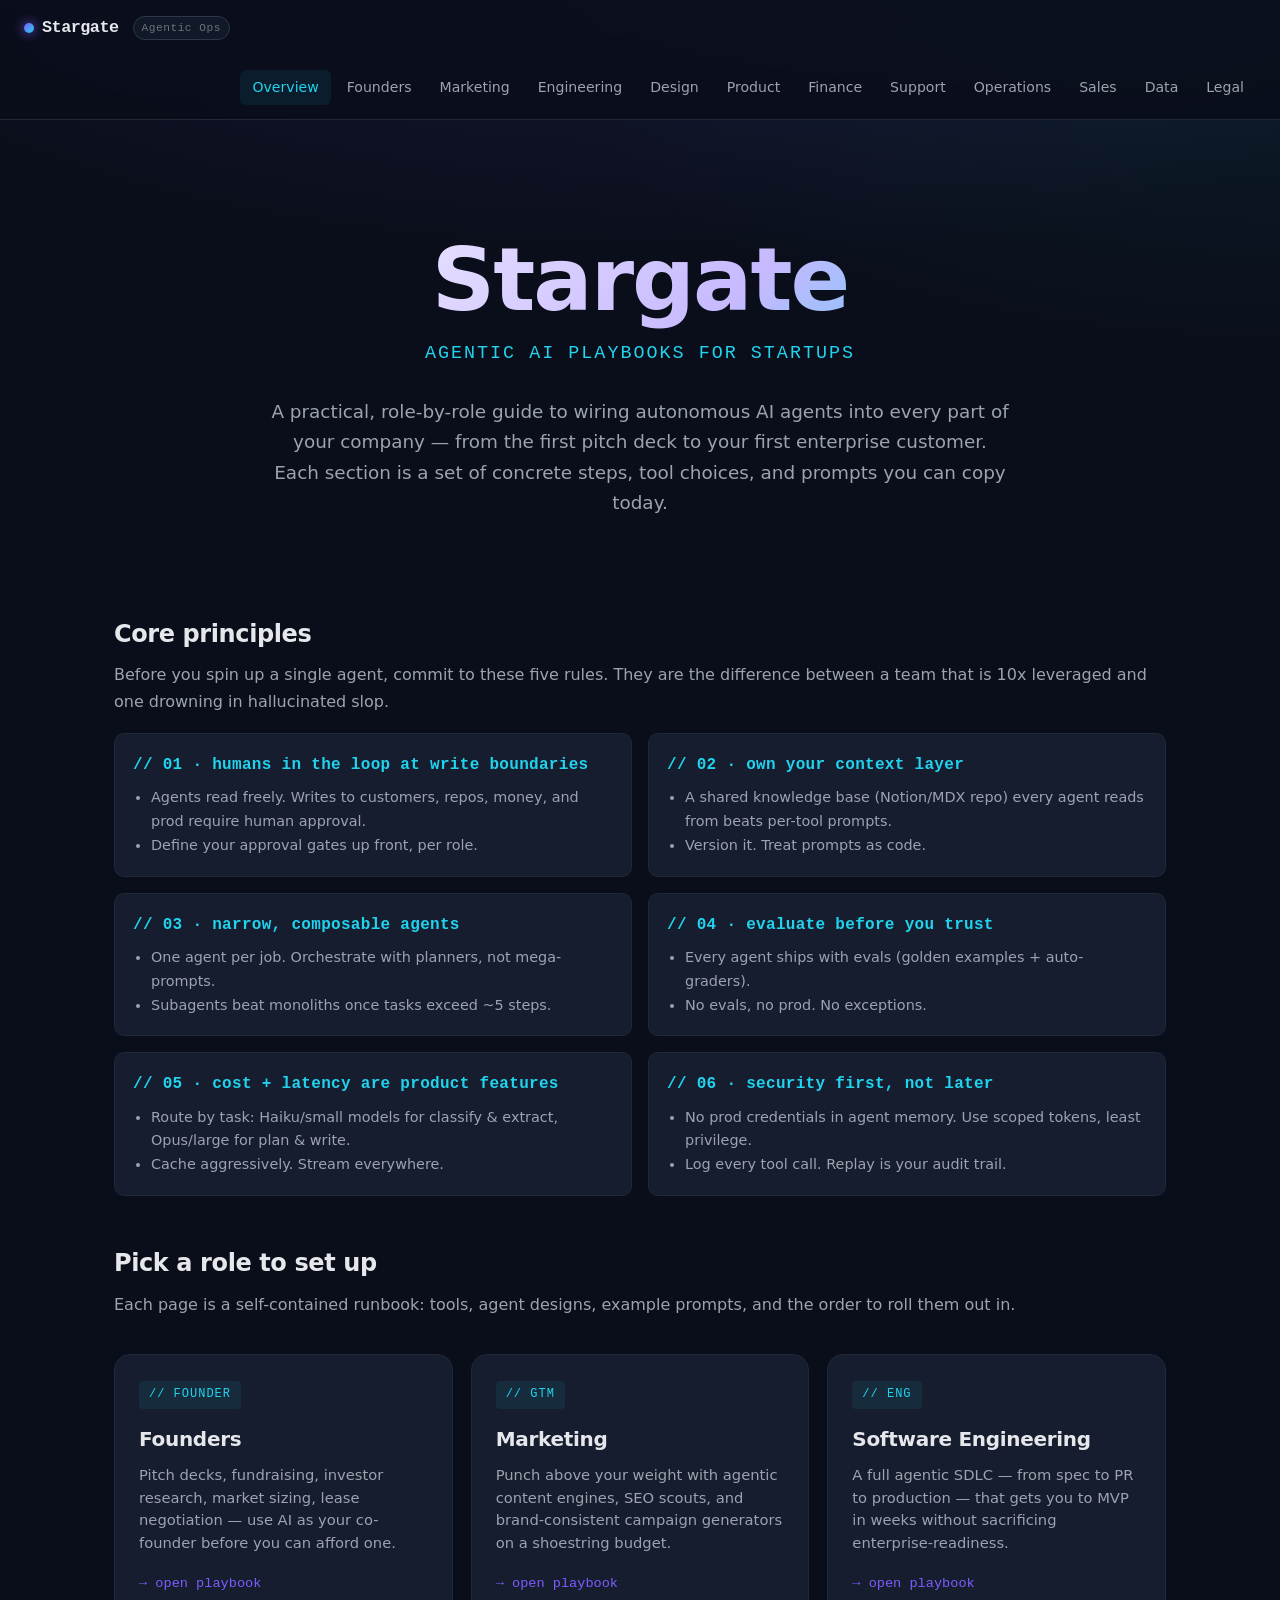
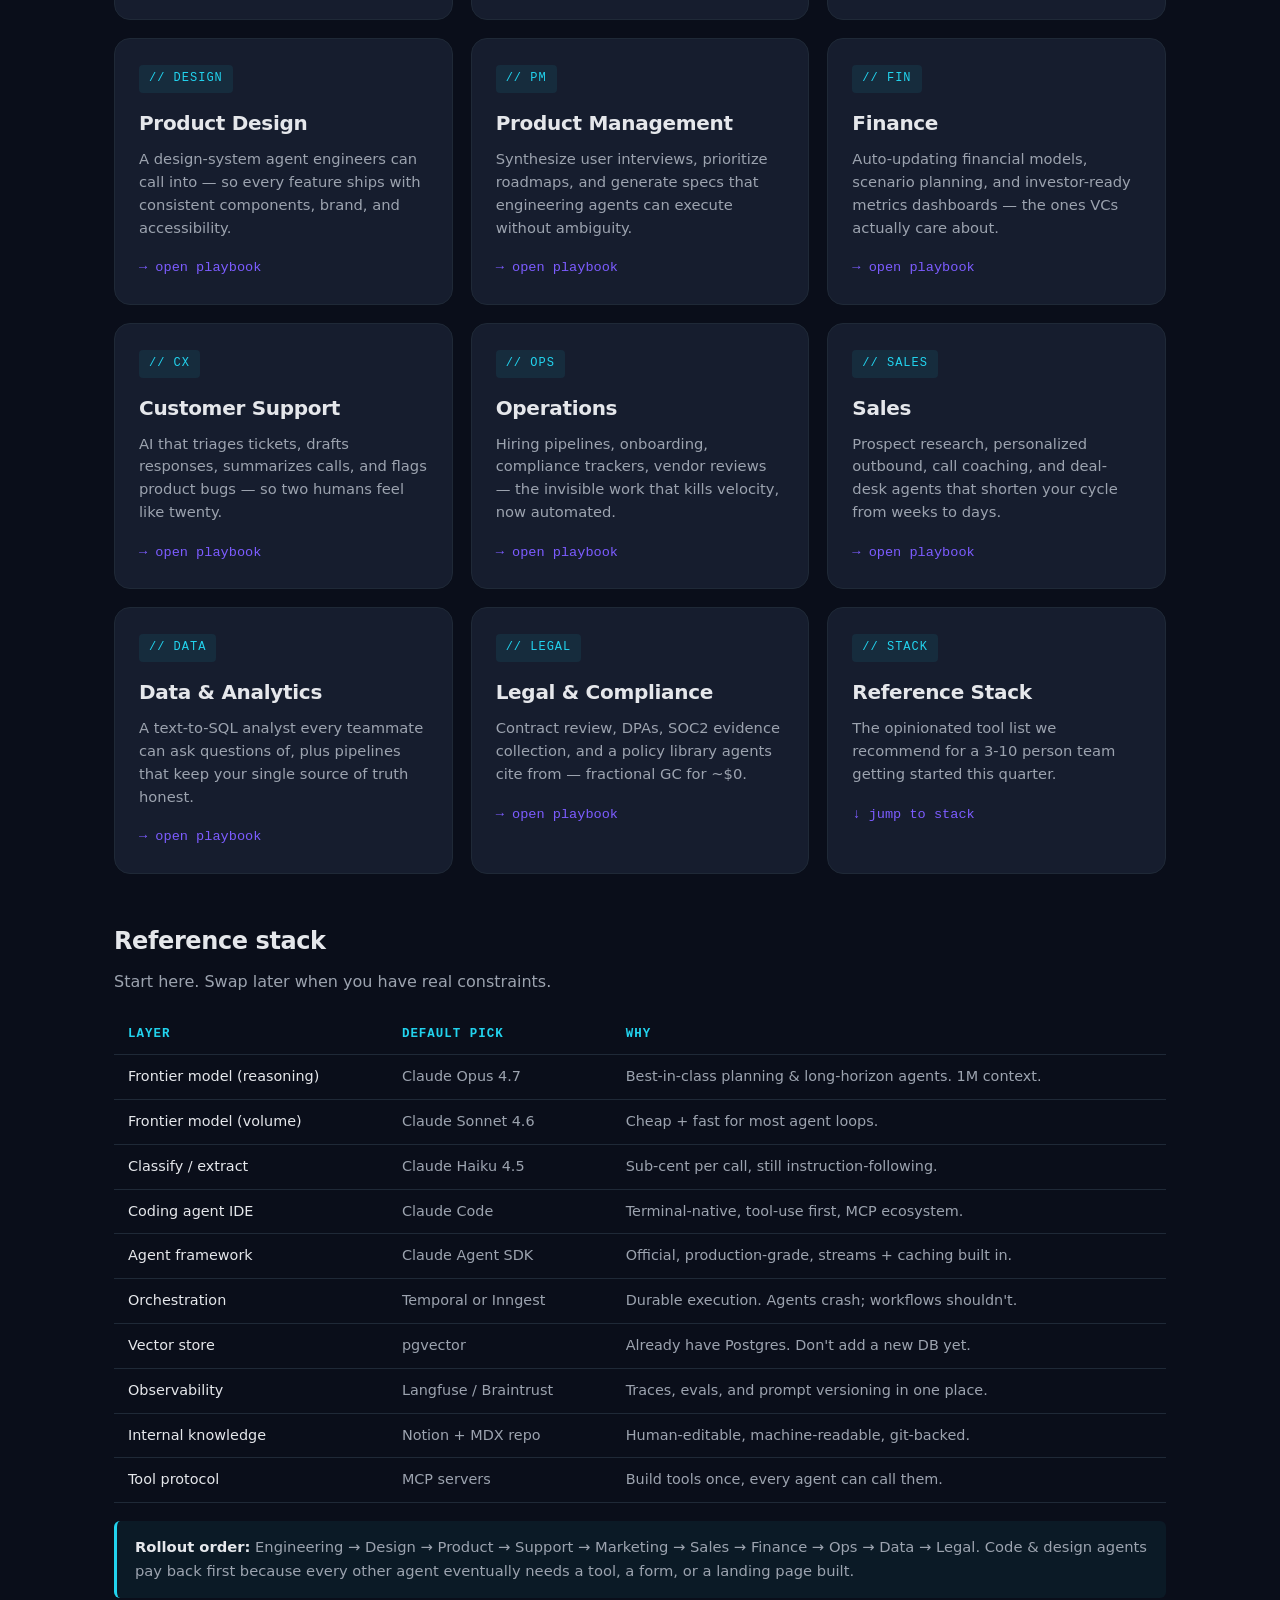
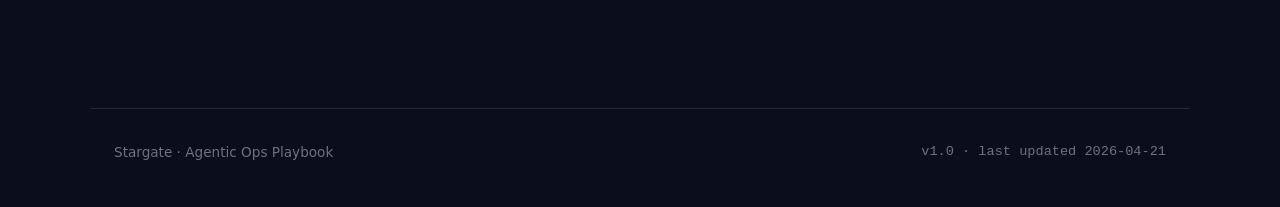
==== index.html @ 62a524d1 "Add Stargate agentic AI playbook static site Multi-page static site covering role-specific agentic A" ====
<!doctype html>
<html lang="en">
<head>
<meta charset="utf-8" />
<meta name="viewport" content="width=device-width,initial-scale=1" />
<title>Stargate — Agentic AI Playbook for Startups</title>
<meta name="description" content="A step-by-step playbook for setting up agentic AI across every function of a startup — founders, engineering, design, marketing, finance, support, ops, sales, data, and legal." />
<link rel="stylesheet" href="styles.css" />
</head>
<body>

<header class="site-nav">
  <div class="nav-wrap">
    <a class="brand" href="index.html"><span class="logo-dot"></span>Stargate<span class="tag">Agentic Ops</span></a>
    <nav class="primary">
      <a href="index.html" class="active">Overview</a>
      <a href="founders.html">Founders</a>
      <a href="marketing.html">Marketing</a>
      <a href="engineering.html">Engineering</a>
      <a href="design.html">Design</a>
      <a href="product.html">Product</a>
      <a href="finance.html">Finance</a>
      <a href="support.html">Support</a>
      <a href="operations.html">Operations</a>
      <a href="sales.html">Sales</a>
      <a href="data.html">Data</a>
      <a href="legal.html">Legal</a>
    </nav>
  </div>
</header>

<main>
  <section class="hero">
    <h1 class="brand-title">Stargate</h1>
    <p class="tagline">Agentic AI Playbooks for Startups</p>
    <p class="lede">A practical, role-by-role guide to wiring autonomous AI agents into every part of your company — from the first pitch deck to your first enterprise customer. Each section is a set of concrete steps, tool choices, and prompts you can copy today.</p>
  </section>

  <h2 class="section-title">Core principles</h2>
  <p>Before you spin up a single agent, commit to these five rules. They are the difference between a team that is 10x leveraged and one drowning in hallucinated slop.</p>

  <div class="two-col">
    <div class="mini-card">
      <h4>// 01 · humans in the loop at write boundaries</h4>
      <ul>
        <li>Agents read freely. Writes to customers, repos, money, and prod require human approval.</li>
        <li>Define your approval gates up front, per role.</li>
      </ul>
    </div>
    <div class="mini-card">
      <h4>// 02 · own your context layer</h4>
      <ul>
        <li>A shared knowledge base (Notion/MDX repo) every agent reads from beats per-tool prompts.</li>
        <li>Version it. Treat prompts as code.</li>
      </ul>
    </div>
    <div class="mini-card">
      <h4>// 03 · narrow, composable agents</h4>
      <ul>
        <li>One agent per job. Orchestrate with planners, not mega-prompts.</li>
        <li>Subagents beat monoliths once tasks exceed ~5 steps.</li>
      </ul>
    </div>
    <div class="mini-card">
      <h4>// 04 · evaluate before you trust</h4>
      <ul>
        <li>Every agent ships with evals (golden examples + auto-graders).</li>
        <li>No evals, no prod. No exceptions.</li>
      </ul>
    </div>
    <div class="mini-card">
      <h4>// 05 · cost + latency are product features</h4>
      <ul>
        <li>Route by task: Haiku/small models for classify & extract, Opus/large for plan & write.</li>
        <li>Cache aggressively. Stream everywhere.</li>
      </ul>
    </div>
    <div class="mini-card">
      <h4>// 06 · security first, not later</h4>
      <ul>
        <li>No prod credentials in agent memory. Use scoped tokens, least privilege.</li>
        <li>Log every tool call. Replay is your audit trail.</li>
      </ul>
    </div>
  </div>

  <h2 class="section-title">Pick a role to set up</h2>
  <p>Each page is a self-contained runbook: tools, agent designs, example prompts, and the order to roll them out in.</p>

  <div class="role-grid">
    <a href="founders.html" class="role-card">
      <span class="icon">// FOUNDER</span>
      <h3>Founders</h3>
      <p>Pitch decks, fundraising, investor research, market sizing, lease negotiation — use AI as your co-founder before you can afford one.</p>
      <div class="arrow">→ open playbook</div>
    </a>
    <a href="marketing.html" class="role-card">
      <span class="icon">// GTM</span>
      <h3>Marketing</h3>
      <p>Punch above your weight with agentic content engines, SEO scouts, and brand-consistent campaign generators on a shoestring budget.</p>
      <div class="arrow">→ open playbook</div>
    </a>
    <a href="engineering.html" class="role-card">
      <span class="icon">// ENG</span>
      <h3>Software Engineering</h3>
      <p>A full agentic SDLC — from spec to PR to production — that gets you to MVP in weeks without sacrificing enterprise-readiness.</p>
      <div class="arrow">→ open playbook</div>
    </a>
    <a href="design.html" class="role-card">
      <span class="icon">// DESIGN</span>
      <h3>Product Design</h3>
      <p>A design-system agent engineers can call into — so every feature ships with consistent components, brand, and accessibility.</p>
      <div class="arrow">→ open playbook</div>
    </a>
    <a href="product.html" class="role-card">
      <span class="icon">// PM</span>
      <h3>Product Management</h3>
      <p>Synthesize user interviews, prioritize roadmaps, and generate specs that engineering agents can execute without ambiguity.</p>
      <div class="arrow">→ open playbook</div>
    </a>
    <a href="finance.html" class="role-card">
      <span class="icon">// FIN</span>
      <h3>Finance</h3>
      <p>Auto-updating financial models, scenario planning, and investor-ready metrics dashboards — the ones VCs actually care about.</p>
      <div class="arrow">→ open playbook</div>
    </a>
    <a href="support.html" class="role-card">
      <span class="icon">// CX</span>
      <h3>Customer Support</h3>
      <p>AI that triages tickets, drafts responses, summarizes calls, and flags product bugs — so two humans feel like twenty.</p>
      <div class="arrow">→ open playbook</div>
    </a>
    <a href="operations.html" class="role-card">
      <span class="icon">// OPS</span>
      <h3>Operations</h3>
      <p>Hiring pipelines, onboarding, compliance trackers, vendor reviews — the invisible work that kills velocity, now automated.</p>
      <div class="arrow">→ open playbook</div>
    </a>
    <a href="sales.html" class="role-card">
      <span class="icon">// SALES</span>
      <h3>Sales</h3>
      <p>Prospect research, personalized outbound, call coaching, and deal-desk agents that shorten your cycle from weeks to days.</p>
      <div class="arrow">→ open playbook</div>
    </a>
    <a href="data.html" class="role-card">
      <span class="icon">// DATA</span>
      <h3>Data &amp; Analytics</h3>
      <p>A text-to-SQL analyst every teammate can ask questions of, plus pipelines that keep your single source of truth honest.</p>
      <div class="arrow">→ open playbook</div>
    </a>
    <a href="legal.html" class="role-card">
      <span class="icon">// LEGAL</span>
      <h3>Legal &amp; Compliance</h3>
      <p>Contract review, DPAs, SOC2 evidence collection, and a policy library agents cite from — fractional GC for ~$0.</p>
      <div class="arrow">→ open playbook</div>
    </a>
    <a href="#stack" class="role-card">
      <span class="icon">// STACK</span>
      <h3>Reference Stack</h3>
      <p>The opinionated tool list we recommend for a 3-10 person team getting started this quarter.</p>
      <div class="arrow">↓ jump to stack</div>
    </a>
  </div>

  <h2 class="section-title" id="stack">Reference stack</h2>
  <p>Start here. Swap later when you have real constraints.</p>

  <table class="stack-table">
    <thead><tr><th>Layer</th><th>Default Pick</th><th>Why</th></tr></thead>
    <tbody>
      <tr><td>Frontier model (reasoning)</td><td>Claude Opus 4.7</td><td>Best-in-class planning &amp; long-horizon agents. 1M context.</td></tr>
      <tr><td>Frontier model (volume)</td><td>Claude Sonnet 4.6</td><td>Cheap + fast for most agent loops.</td></tr>
      <tr><td>Classify / extract</td><td>Claude Haiku 4.5</td><td>Sub-cent per call, still instruction-following.</td></tr>
      <tr><td>Coding agent IDE</td><td>Claude Code</td><td>Terminal-native, tool-use first, MCP ecosystem.</td></tr>
      <tr><td>Agent framework</td><td>Claude Agent SDK</td><td>Official, production-grade, streams + caching built in.</td></tr>
      <tr><td>Orchestration</td><td>Temporal or Inngest</td><td>Durable execution. Agents crash; workflows shouldn't.</td></tr>
      <tr><td>Vector store</td><td>pgvector</td><td>Already have Postgres. Don't add a new DB yet.</td></tr>
      <tr><td>Observability</td><td>Langfuse / Braintrust</td><td>Traces, evals, and prompt versioning in one place.</td></tr>
      <tr><td>Internal knowledge</td><td>Notion + MDX repo</td><td>Human-editable, machine-readable, git-backed.</td></tr>
      <tr><td>Tool protocol</td><td>MCP servers</td><td>Build tools once, every agent can call them.</td></tr>
    </tbody>
  </table>

  <div class="callout tip"><strong>Rollout order:</strong> Engineering → Design → Product → Support → Marketing → Sales → Finance → Ops → Data → Legal. Code &amp; design agents pay back first because every other agent eventually needs a tool, a form, or a landing page built.</div>
</main>

<footer>
  <span>Stargate · Agentic Ops Playbook</span>
  <span class="mono">v1.0 · last updated 2026-04-21</span>
</footer>

</body>
</html>
---- styles.css ----
:root {
  --bg: #0a0e1a;
  --bg-elevated: #111827;
  --bg-card: #161d2e;
  --border: #1f2937;
  --border-light: #2d3748;
  --text: #e5e7eb;
  --text-muted: #9ca3af;
  --text-dim: #6b7280;
  --accent: #7c5cff;
  --accent-2: #22d3ee;
  --accent-3: #f472b6;
  --success: #34d399;
  --warn: #fbbf24;
  --danger: #f87171;
  --radius: 10px;
  --radius-lg: 16px;
  --mono: "JetBrains Mono", "SF Mono", Menlo, Consolas, monospace;
  --sans: -apple-system, BlinkMacSystemFont, "Segoe UI", Inter, system-ui, sans-serif;
}

* { box-sizing: border-box; margin: 0; padding: 0; }

html { scroll-behavior: smooth; }

body {
  font-family: var(--sans);
  background: var(--bg);
  color: var(--text);
  line-height: 1.65;
  min-height: 100vh;
  background-image:
    radial-gradient(ellipse 80% 50% at 50% -20%, rgba(124, 92, 255, 0.15), transparent),
    radial-gradient(ellipse 60% 40% at 100% 0%, rgba(34, 211, 238, 0.08), transparent);
  background-attachment: fixed;
}

a { color: var(--accent-2); text-decoration: none; }
a:hover { text-decoration: underline; }

/* ---------- Navigation ---------- */
header.site-nav {
  position: sticky;
  top: 0;
  z-index: 100;
  backdrop-filter: blur(12px);
  background: rgba(10, 14, 26, 0.85);
  border-bottom: 1px solid var(--border);
}

.nav-wrap {
  max-width: 1280px;
  margin: 0 auto;
  padding: 14px 24px;
  display: flex;
  align-items: center;
  gap: 28px;
  flex-wrap: wrap;
}

.brand {
  font-family: var(--mono);
  font-weight: 700;
  font-size: 1.05rem;
  color: var(--text);
  letter-spacing: -0.5px;
  display: flex;
  align-items: center;
  gap: 8px;
}

.brand .logo-dot {
  width: 10px; height: 10px;
  border-radius: 50%;
  background: linear-gradient(135deg, var(--accent), var(--accent-2));
  box-shadow: 0 0 12px var(--accent);
}

.brand span.tag {
  font-size: 0.7rem;
  font-weight: 500;
  color: var(--text-dim);
  padding: 2px 8px;
  border: 1px solid var(--border-light);
  border-radius: 999px;
  margin-left: 6px;
}

nav.primary {
  display: flex;
  gap: 4px;
  flex-wrap: wrap;
  margin-left: auto;
}

nav.primary a {
  color: var(--text-muted);
  font-size: 0.88rem;
  font-weight: 500;
  padding: 6px 12px;
  border-radius: 6px;
  transition: all 0.15s ease;
  text-decoration: none;
}

nav.primary a:hover {
  color: var(--text);
  background: var(--bg-card);
}

nav.primary a.active {
  color: var(--accent-2);
  background: rgba(34, 211, 238, 0.08);
}

/* ---------- Layout ---------- */
main {
  max-width: 1100px;
  margin: 0 auto;
  padding: 48px 24px 96px;
}

section.hero {
  padding: 64px 0 48px;
  text-align: center;
}

section.hero h1 {
  font-size: clamp(2rem, 5vw, 3.4rem);
  font-weight: 700;
  letter-spacing: -1.2px;
  line-height: 1.1;
  margin-bottom: 20px;
  background: linear-gradient(135deg, #fff 0%, #c7b9ff 60%, var(--accent-2) 100%);
  -webkit-background-clip: text;
  background-clip: text;
  color: transparent;
}

section.hero p.lede {
  font-size: 1.15rem;
  color: var(--text-muted);
  max-width: 740px;
  margin: 0 auto;
}

section.hero h1.brand-title {
  font-size: clamp(3rem, 8vw, 5.5rem);
  letter-spacing: -2px;
  margin-bottom: 10px;
}

section.hero p.tagline {
  font-family: var(--mono);
  font-size: clamp(0.95rem, 1.6vw, 1.15rem);
  color: var(--accent-2);
  letter-spacing: 2px;
  text-transform: uppercase;
  margin-bottom: 28px;
}

.page-header {
  margin-bottom: 36px;
  padding-bottom: 24px;
  border-bottom: 1px solid var(--border);
}

.page-header .kicker {
  font-family: var(--mono);
  color: var(--accent-2);
  font-size: 0.8rem;
  letter-spacing: 2px;
  text-transform: uppercase;
  margin-bottom: 10px;
}

.page-header h1 {
  font-size: 2.4rem;
  letter-spacing: -1px;
  margin-bottom: 12px;
}

.page-header p {
  color: var(--text-muted);
  font-size: 1.05rem;
  max-width: 760px;
}

/* ---------- Role grid (home) ---------- */
.role-grid {
  display: grid;
  grid-template-columns: repeat(auto-fill, minmax(280px, 1fr));
  gap: 18px;
  margin-top: 36px;
}

.role-card {
  background: var(--bg-card);
  border: 1px solid var(--border);
  border-radius: var(--radius-lg);
  padding: 24px;
  transition: all 0.2s ease;
  text-decoration: none;
  color: inherit;
  display: block;
  position: relative;
  overflow: hidden;
}

.role-card::before {
  content: "";
  position: absolute;
  inset: 0;
  background: linear-gradient(135deg, transparent 40%, rgba(124, 92, 255, 0.08));
  opacity: 0;
  transition: opacity 0.2s;
}

.role-card:hover {
  border-color: var(--accent);
  transform: translateY(-2px);
  text-decoration: none;
}

.role-card:hover::before { opacity: 1; }

.role-card .icon {
  font-family: var(--mono);
  font-size: 0.75rem;
  color: var(--accent-2);
  margin-bottom: 14px;
  display: inline-block;
  padding: 4px 10px;
  background: rgba(34, 211, 238, 0.08);
  border-radius: 4px;
  letter-spacing: 1px;
}

.role-card h3 {
  font-size: 1.25rem;
  margin-bottom: 8px;
  letter-spacing: -0.3px;
}

.role-card p {
  color: var(--text-muted);
  font-size: 0.92rem;
  line-height: 1.55;
}

.role-card .arrow {
  margin-top: 18px;
  color: var(--accent);
  font-family: var(--mono);
  font-size: 0.85rem;
}

/* ---------- Steps ---------- */
.steps {
  margin-top: 16px;
  display: flex;
  flex-direction: column;
  gap: 18px;
}

.step {
  display: grid;
  grid-template-columns: 56px 1fr;
  gap: 20px;
  background: var(--bg-card);
  border: 1px solid var(--border);
  border-radius: var(--radius-lg);
  padding: 24px 28px;
  position: relative;
}

.step-num {
  font-family: var(--mono);
  font-weight: 700;
  font-size: 1.1rem;
  color: var(--accent);
  width: 48px;
  height: 48px;
  display: flex;
  align-items: center;
  justify-content: center;
  border-radius: 12px;
  background: rgba(124, 92, 255, 0.1);
  border: 1px solid rgba(124, 92, 255, 0.25);
}

.step-body h3 {
  font-size: 1.2rem;
  letter-spacing: -0.2px;
  margin-bottom: 6px;
}

.step-body > p:first-of-type {
  color: var(--text-muted);
  margin-bottom: 14px;
}

.step-body ul, .step-body ol {
  padding-left: 20px;
  color: var(--text-muted);
}

.step-body li {
  margin-bottom: 6px;
  font-size: 0.95rem;
}

.step-body li strong {
  color: var(--text);
  font-weight: 600;
}

/* ---------- Callouts / code ---------- */
.callout {
  margin: 14px 0;
  padding: 14px 18px;
  border-left: 3px solid var(--accent);
  background: rgba(124, 92, 255, 0.06);
  border-radius: 6px;
  font-size: 0.92rem;
  color: var(--text-muted);
}

.callout.tip { border-left-color: var(--accent-2); background: rgba(34, 211, 238, 0.06); }
.callout.warn { border-left-color: var(--warn); background: rgba(251, 191, 36, 0.06); }
.callout strong { color: var(--text); }

pre.code, code.inline {
  font-family: var(--mono);
  background: #0b1020;
  border: 1px solid var(--border);
  color: #d4d7ff;
}

pre.code {
  padding: 14px 18px;
  border-radius: 8px;
  overflow-x: auto;
  font-size: 0.82rem;
  line-height: 1.6;
  margin: 12px 0;
}

code.inline {
  padding: 2px 7px;
  border-radius: 4px;
  font-size: 0.85em;
}

pre.code .c-kw { color: #c084fc; }
pre.code .c-str { color: #86efac; }
pre.code .c-com { color: #6b7280; font-style: italic; }
pre.code .c-num { color: #fbbf24; }

/* ---------- Tag row ---------- */
.tags {
  display: flex;
  flex-wrap: wrap;
  gap: 6px;
  margin: 14px 0 4px;
}

.tag {
  font-family: var(--mono);
  font-size: 0.72rem;
  padding: 3px 9px;
  border-radius: 4px;
  background: var(--bg-elevated);
  color: var(--text-muted);
  border: 1px solid var(--border-light);
  letter-spacing: 0.5px;
}

.tag.accent { color: var(--accent); border-color: rgba(124, 92, 255, 0.3); }
.tag.cyan { color: var(--accent-2); border-color: rgba(34, 211, 238, 0.3); }

/* ---------- Two column ---------- */
.two-col {
  display: grid;
  grid-template-columns: 1fr 1fr;
  gap: 16px;
  margin: 16px 0;
}

.mini-card {
  background: var(--bg-card);
  border: 1px solid var(--border);
  padding: 18px;
  border-radius: var(--radius);
}

.mini-card h4 {
  font-size: 1rem;
  margin-bottom: 8px;
  color: var(--accent-2);
  font-family: var(--mono);
  letter-spacing: 0.3px;
}

.mini-card ul { padding-left: 18px; color: var(--text-muted); font-size: 0.9rem; }

@media (max-width: 720px) {
  .two-col { grid-template-columns: 1fr; }
  .step { grid-template-columns: 1fr; padding: 20px; }
  .step-num { margin-bottom: 4px; }
  section.hero { padding: 36px 0 24px; }
  .page-header h1 { font-size: 1.8rem; }
}

/* ---------- Footer ---------- */
footer {
  max-width: 1100px;
  margin: 0 auto;
  padding: 32px 24px 48px;
  color: var(--text-dim);
  font-size: 0.85rem;
  border-top: 1px solid var(--border);
  display: flex;
  justify-content: space-between;
  flex-wrap: wrap;
  gap: 12px;
}

footer .mono { font-family: var(--mono); }

/* ---------- Section heading ---------- */
h2.section-title {
  margin-top: 48px;
  margin-bottom: 8px;
  font-size: 1.5rem;
  letter-spacing: -0.4px;
}

h2.section-title + p {
  color: var(--text-muted);
  margin-bottom: 18px;
}

/* ---------- Table ---------- */
.stack-table {
  width: 100%;
  border-collapse: collapse;
  margin: 18px 0;
  font-size: 0.9rem;
}

.stack-table th, .stack-table td {
  text-align: left;
  padding: 10px 14px;
  border-bottom: 1px solid var(--border);
}

.stack-table th {
  color: var(--accent-2);
  font-family: var(--mono);
  font-size: 0.78rem;
  text-transform: uppercase;
  letter-spacing: 1px;
  font-weight: 600;
}

.stack-table td { color: var(--text-muted); }
.stack-table td:first-child { color: var(--text); font-weight: 500; }
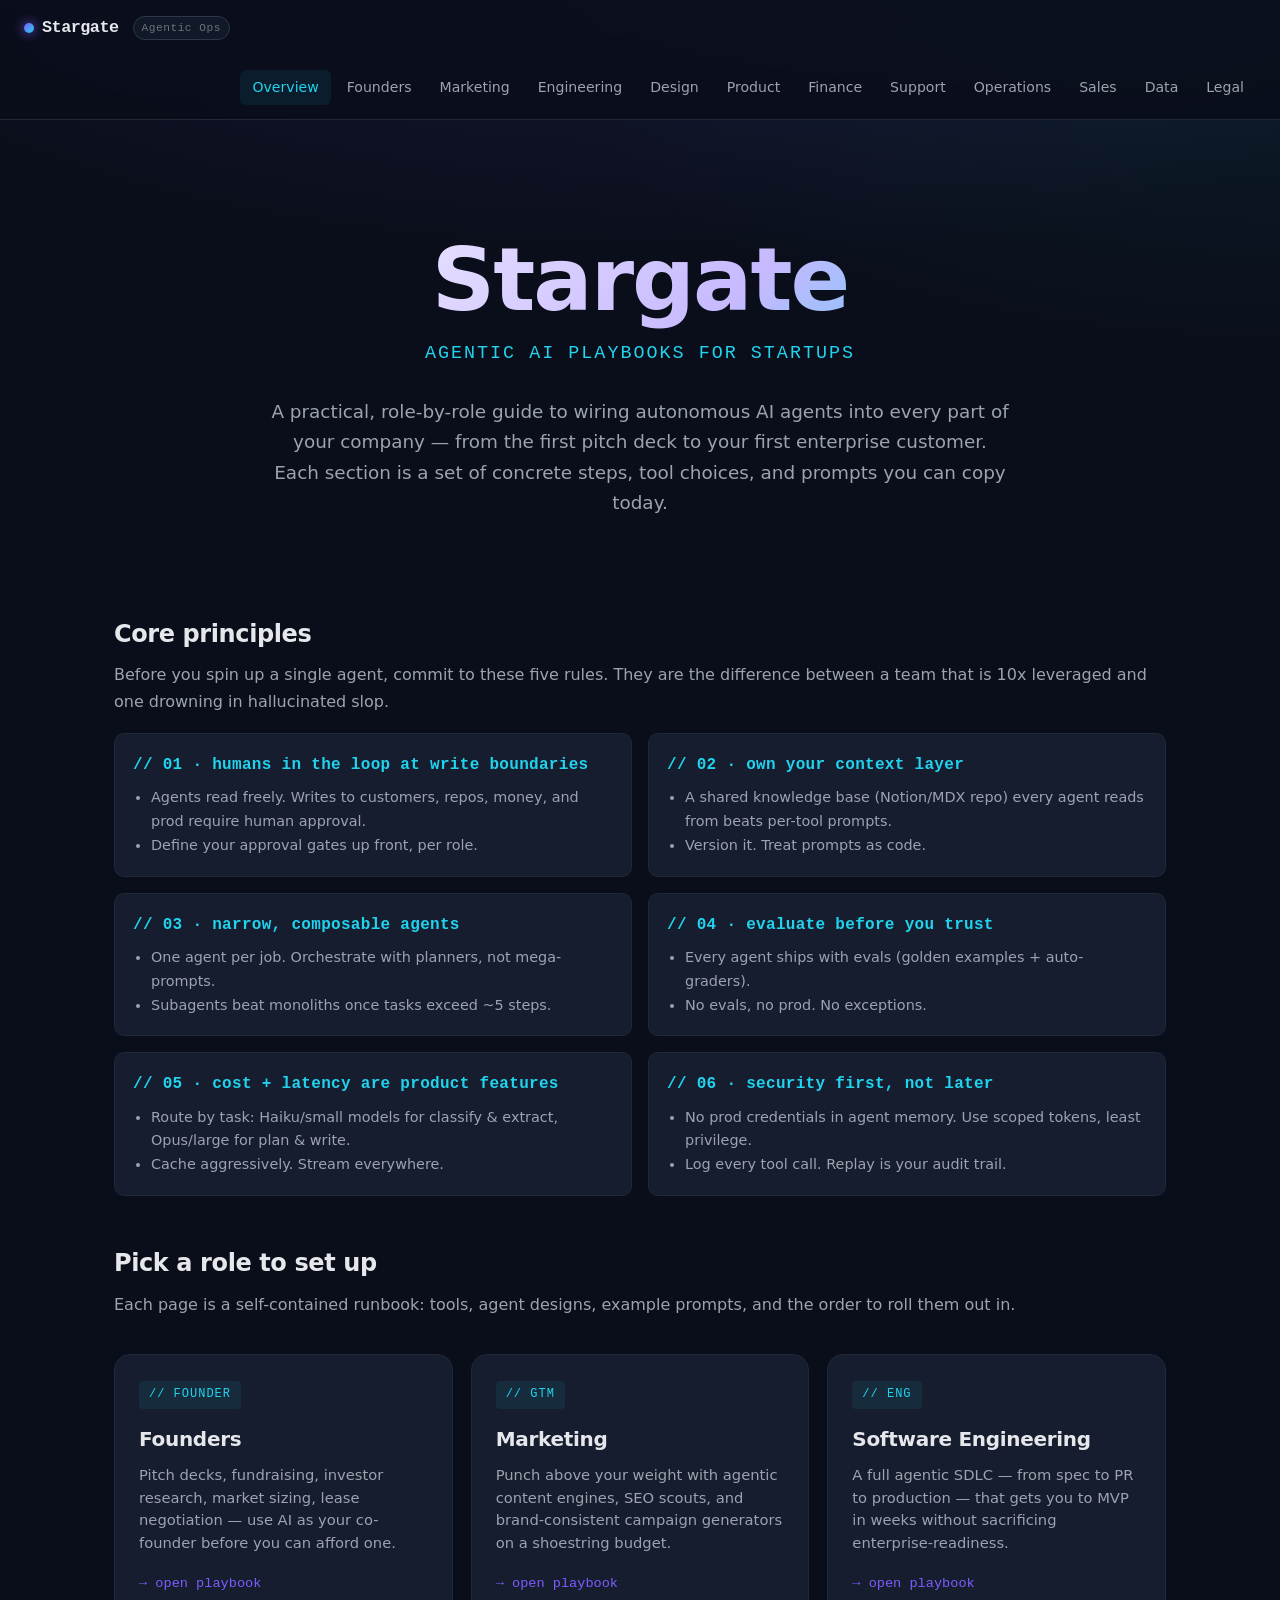
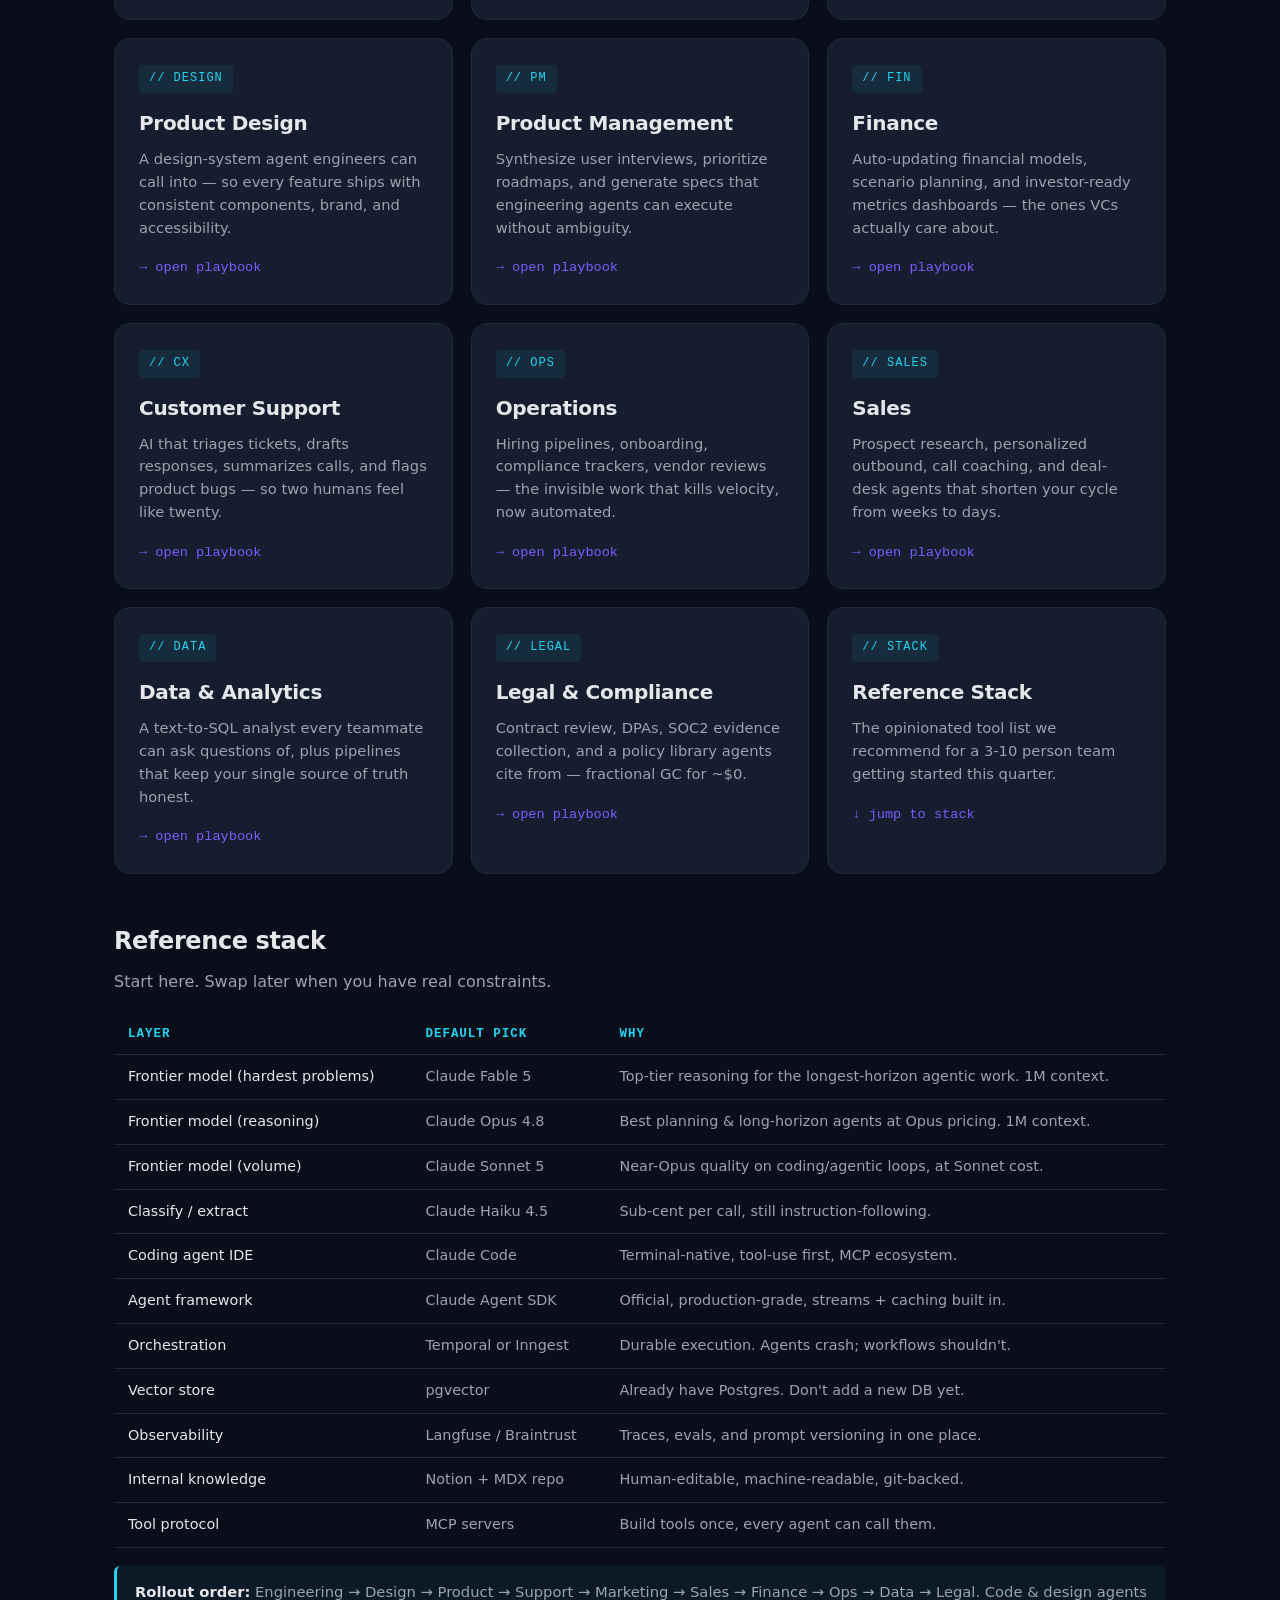
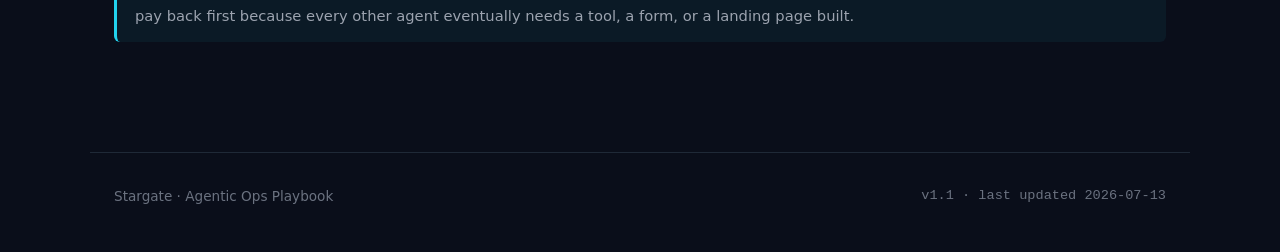
==== commit 8ed8f9de: "Refresh model recommendations to current Claude lineup Update reference stack to Fable 5 / Opus 4.8 " ====
--- a/index.html
+++ b/index.html
@@ -168,8 +168,9 @@
   <table class="stack-table">
     <thead><tr><th>Layer</th><th>Default Pick</th><th>Why</th></tr></thead>
     <tbody>
-      <tr><td>Frontier model (reasoning)</td><td>Claude Opus 4.7</td><td>Best-in-class planning &amp; long-horizon agents. 1M context.</td></tr>
-      <tr><td>Frontier model (volume)</td><td>Claude Sonnet 4.6</td><td>Cheap + fast for most agent loops.</td></tr>
+      <tr><td>Frontier model (hardest problems)</td><td>Claude Fable 5</td><td>Top-tier reasoning for the longest-horizon agentic work. 1M context.</td></tr>
+      <tr><td>Frontier model (reasoning)</td><td>Claude Opus 4.8</td><td>Best planning &amp; long-horizon agents at Opus pricing. 1M context.</td></tr>
+      <tr><td>Frontier model (volume)</td><td>Claude Sonnet 5</td><td>Near-Opus quality on coding/agentic loops, at Sonnet cost.</td></tr>
       <tr><td>Classify / extract</td><td>Claude Haiku 4.5</td><td>Sub-cent per call, still instruction-following.</td></tr>
       <tr><td>Coding agent IDE</td><td>Claude Code</td><td>Terminal-native, tool-use first, MCP ecosystem.</td></tr>
       <tr><td>Agent framework</td><td>Claude Agent SDK</td><td>Official, production-grade, streams + caching built in.</td></tr>
@@ -186,7 +187,7 @@
 
 <footer>
   <span>Stargate · Agentic Ops Playbook</span>
-  <span class="mono">v1.0 · last updated 2026-04-21</span>
+  <span class="mono">v1.1 · last updated 2026-07-13</span>
 </footer>
 
 </body>
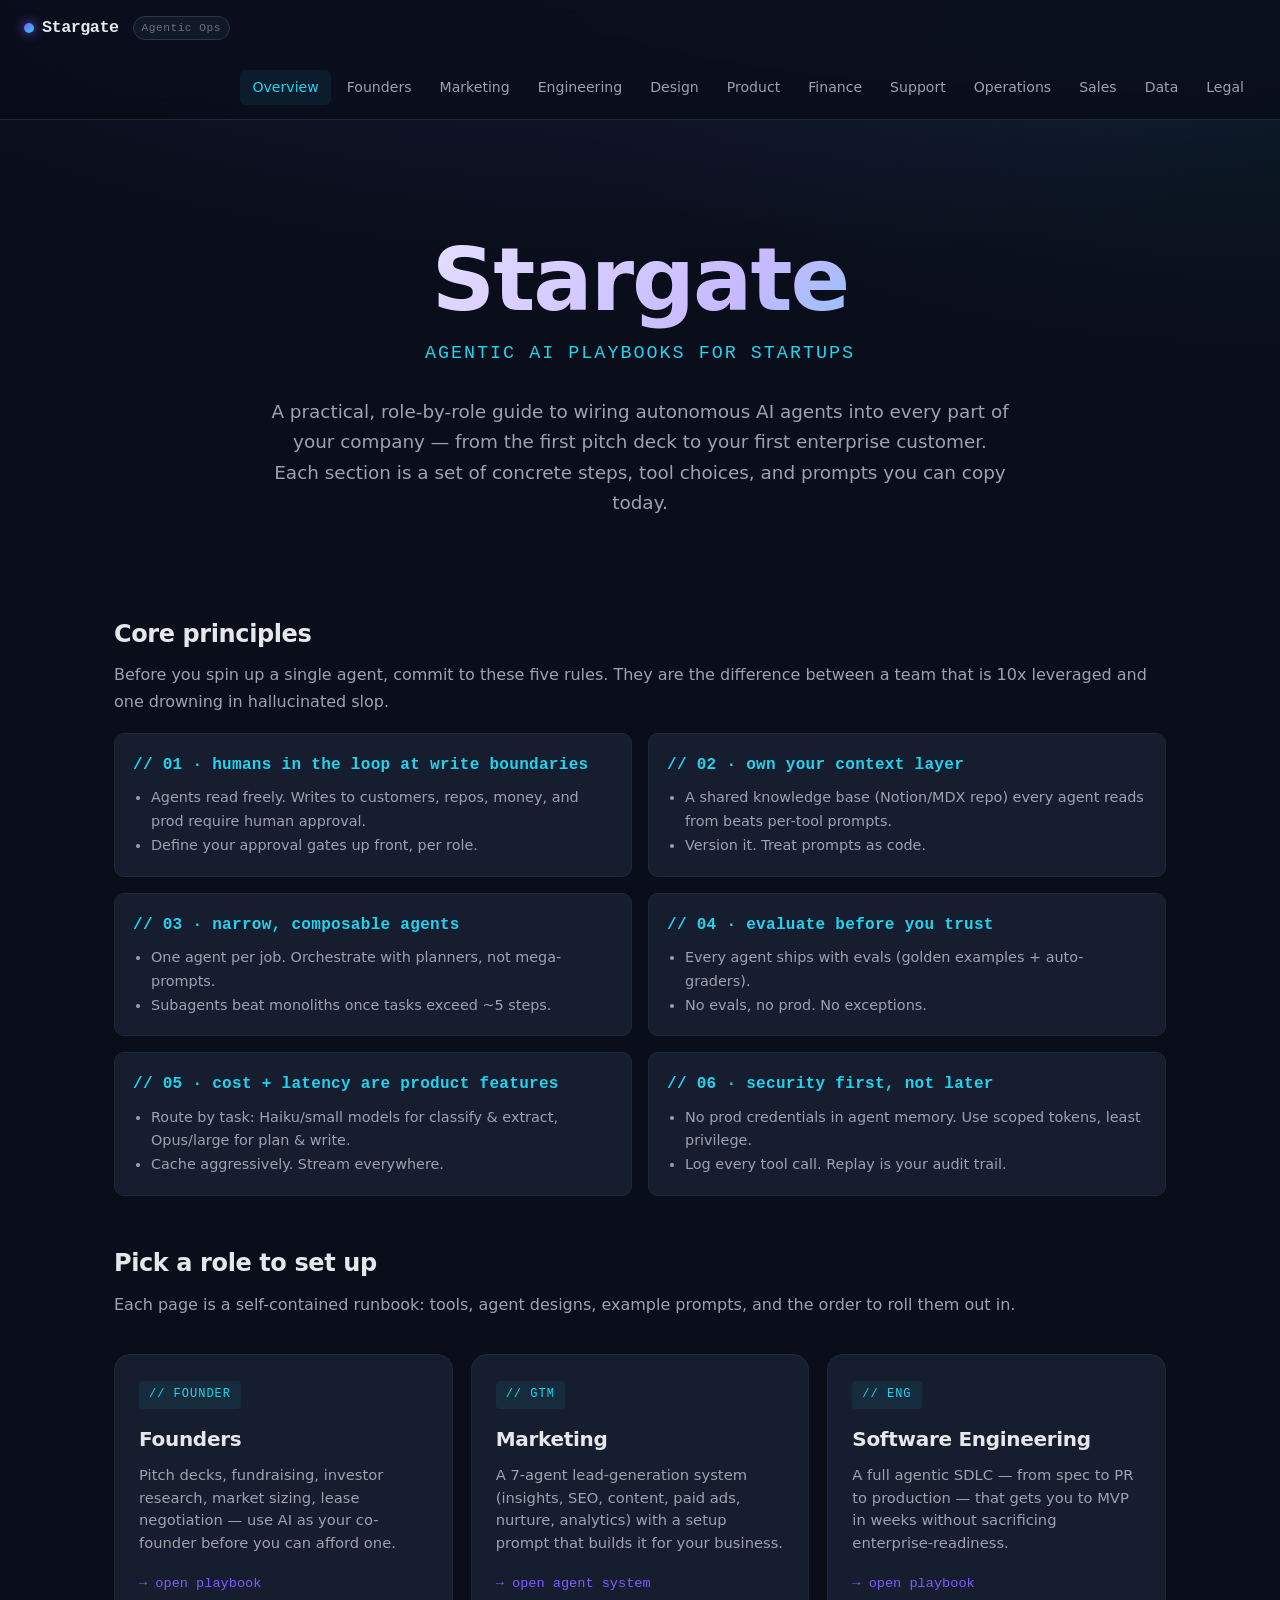
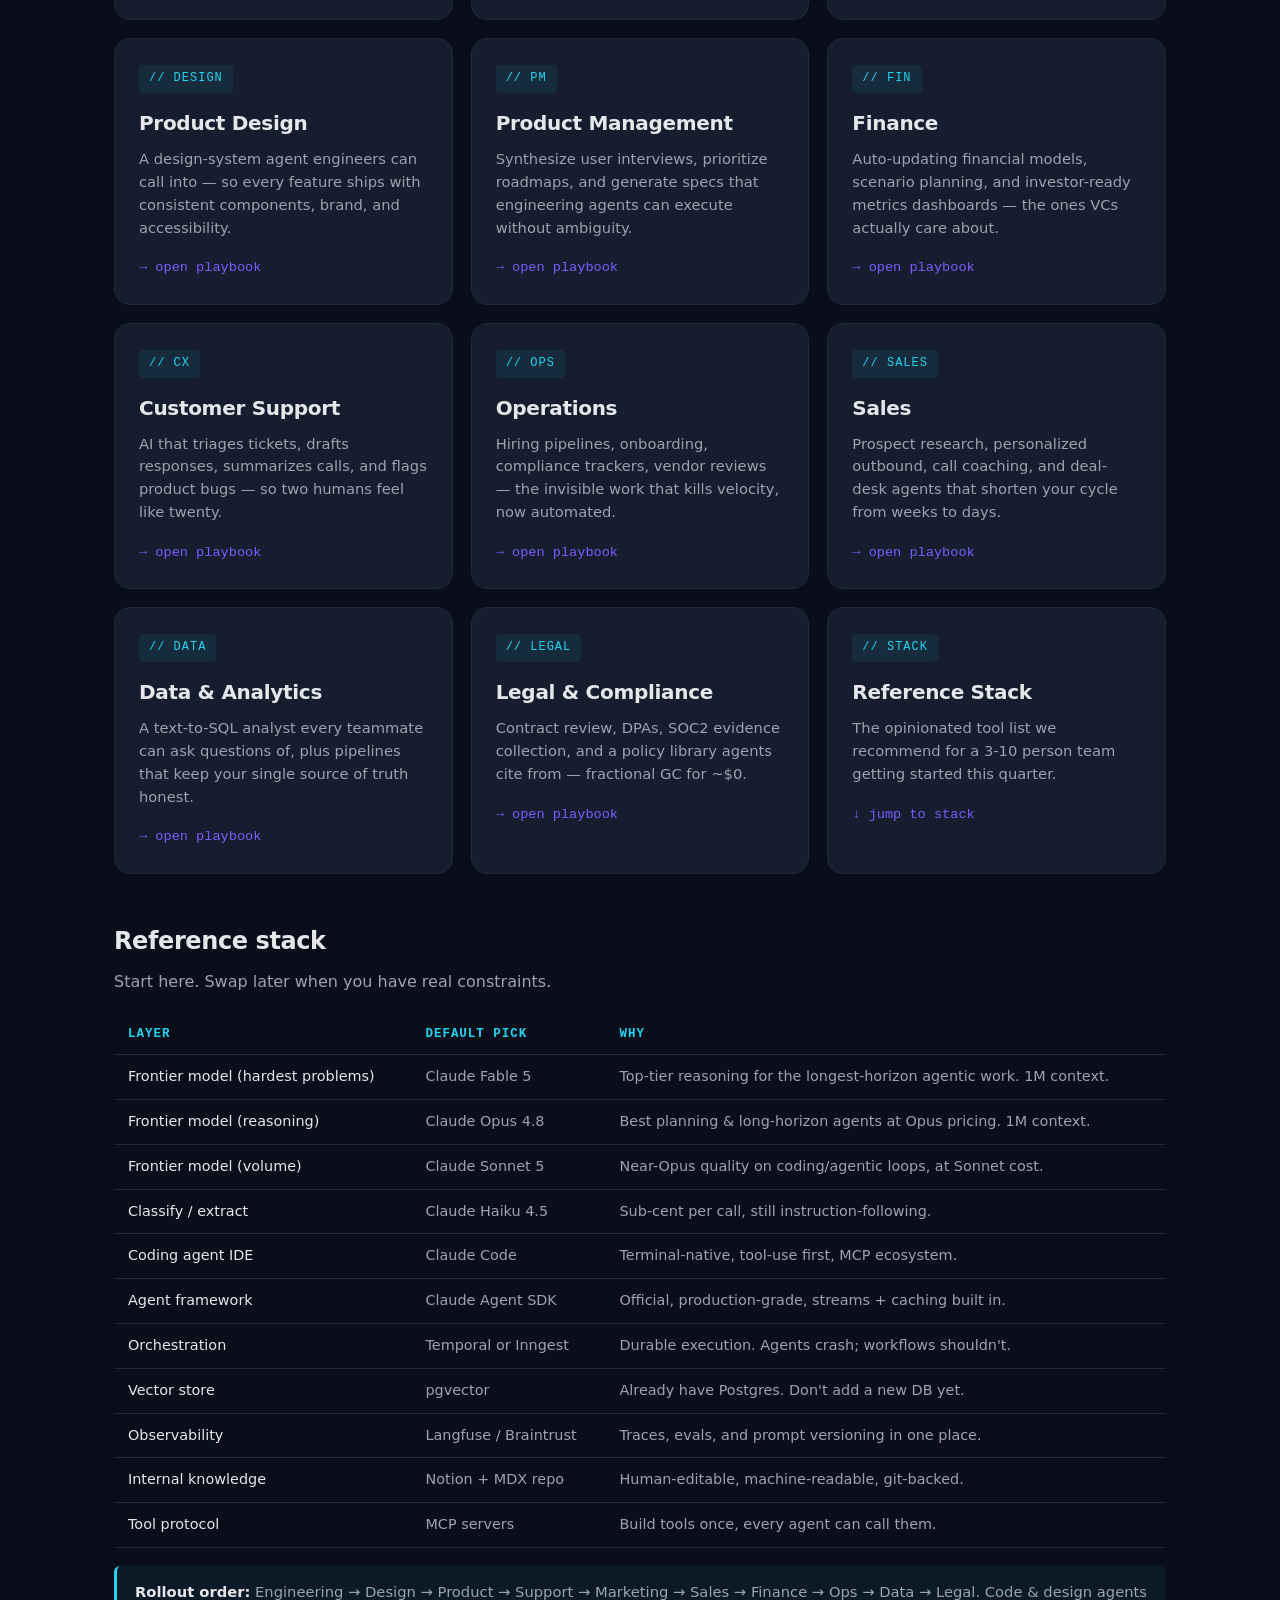
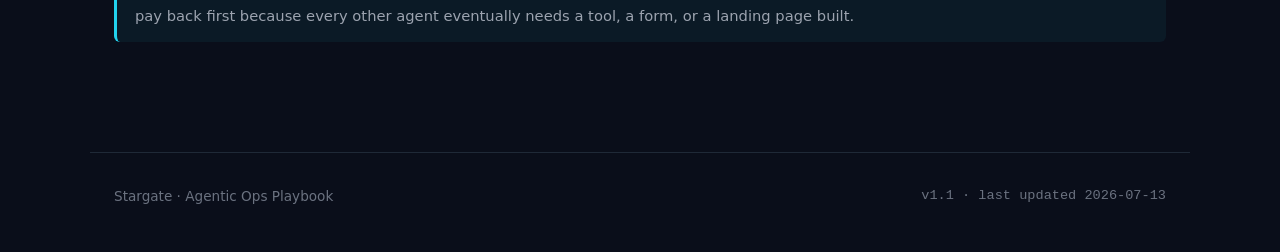
==== commit b795d684: "Turn marketing page into an agent system with setup prompt Rebuild the marketing page around a 7-age" ====
--- a/index.html
+++ b/index.html
@@ -97,8 +97,8 @@
     <a href="marketing.html" class="role-card">
       <span class="icon">// GTM</span>
       <h3>Marketing</h3>
-      <p>Punch above your weight with agentic content engines, SEO scouts, and brand-consistent campaign generators on a shoestring budget.</p>
-      <div class="arrow">→ open playbook</div>
+      <p>A 7-agent lead-generation system (insights, SEO, content, paid ads, nurture, analytics) with a setup prompt that builds it for your business.</p>
+      <div class="arrow">→ open agent system</div>
     </a>
     <a href="engineering.html" class="role-card">
       <span class="icon">// ENG</span>
--- a/styles.css
+++ b/styles.css
@@ -466,3 +466,159 @@
 
 .stack-table td { color: var(--text-muted); }
 .stack-table td:first-child { color: var(--text); font-weight: 500; }
+
+/* =========================================================
+   Agent-system pages (function pages with a downloadable
+   setup prompt). Shared so every function page can reuse.
+   ========================================================= */
+
+/* ---------- Goal panel ---------- */
+.goal-panel {
+  display: grid;
+  grid-template-columns: 1.3fr 1fr;
+  gap: 20px;
+  background: linear-gradient(135deg, rgba(52, 211, 153, 0.08), rgba(34, 211, 238, 0.04));
+  border: 1px solid rgba(52, 211, 153, 0.3);
+  border-radius: var(--radius-lg);
+  padding: 26px 28px;
+  margin: 8px 0 12px;
+}
+.goal-panel .label {
+  font-family: var(--mono);
+  font-size: 0.75rem;
+  letter-spacing: 2px;
+  text-transform: uppercase;
+  color: var(--success);
+  margin-bottom: 8px;
+}
+.goal-panel h2 { font-size: 1.45rem; letter-spacing: -0.4px; line-height: 1.3; margin-bottom: 10px; }
+.goal-panel p { color: var(--text-muted); font-size: 0.95rem; }
+.goal-panel .metrics { display: flex; flex-direction: column; gap: 10px; }
+.metric {
+  background: rgba(10, 14, 26, 0.55);
+  border: 1px solid var(--border-light);
+  border-radius: var(--radius);
+  padding: 10px 14px;
+}
+.metric .k { font-family: var(--mono); font-size: 0.7rem; letter-spacing: 1px; text-transform: uppercase; color: var(--text-dim); }
+.metric .v { font-size: 0.95rem; color: var(--text); font-weight: 600; }
+
+/* ---------- System diagram ---------- */
+.diagram-wrap {
+  background: var(--bg-elevated);
+  border: 1px solid var(--border);
+  border-radius: var(--radius-lg);
+  padding: 18px;
+  overflow-x: auto;
+}
+.diagram-wrap svg { display: block; width: 100%; min-width: 760px; height: auto; }
+.diagram-wrap svg text { font-family: var(--sans); fill: var(--text); }
+.diagram-wrap svg .t-title { font-size: 15px; font-weight: 700; }
+.diagram-wrap svg .t-sub { font-size: 11.5px; fill: var(--text-muted); }
+.diagram-wrap svg .t-mono { font-family: var(--mono); font-size: 11px; letter-spacing: 1.5px; fill: var(--text-dim); }
+.diagram-wrap svg .t-label { font-family: var(--mono); font-size: 10.5px; fill: var(--text-dim); }
+.diagram-wrap svg a:hover rect { filter: brightness(1.35); }
+.diagram-legend {
+  display: flex; flex-wrap: wrap; gap: 18px;
+  margin-top: 12px;
+  font-family: var(--mono); font-size: 0.75rem; color: var(--text-dim);
+}
+.diagram-legend span::before {
+  content: ""; display: inline-block; width: 26px; height: 0;
+  vertical-align: middle; margin-right: 8px;
+  border-top: 2px solid var(--accent-2);
+}
+.diagram-legend span.dash::before { border-top: 2px dashed var(--accent-3); }
+.diagram-legend span.ctrl::before { border-top-color: var(--accent); }
+.diagram-legend span.gate::before { border-top-color: var(--warn); }
+
+/* ---------- Agent roster ---------- */
+.agent-grid {
+  display: grid;
+  grid-template-columns: repeat(auto-fill, minmax(320px, 1fr));
+  gap: 16px;
+  margin-top: 16px;
+}
+.agent-card {
+  background: var(--bg-card);
+  border: 1px solid var(--border);
+  border-top: 3px solid var(--accent-2);
+  border-radius: var(--radius-lg);
+  padding: 22px 22px 18px;
+  scroll-margin-top: 90px;
+}
+.agent-card:target { border-color: var(--accent-2); box-shadow: 0 0 0 1px var(--accent-2); }
+.agent-card.lead { border-top-color: var(--accent); }
+.agent-card.measure { border-top-color: var(--accent-3); }
+.agent-card .stage {
+  font-family: var(--mono); font-size: 0.7rem; letter-spacing: 1.5px;
+  text-transform: uppercase; color: var(--text-dim);
+}
+.agent-card h3 { font-size: 1.15rem; margin: 4px 0 6px; letter-spacing: -0.2px; }
+.agent-card .mission { color: var(--text-muted); font-size: 0.92rem; margin-bottom: 12px; }
+.agent-card h5 {
+  font-family: var(--mono); font-size: 0.7rem; letter-spacing: 1px;
+  text-transform: uppercase; color: var(--accent-2); margin: 12px 0 4px;
+}
+.agent-card ul { padding-left: 18px; color: var(--text-muted); font-size: 0.88rem; }
+.agent-card li { margin-bottom: 3px; }
+.agent-card li strong { color: var(--text); font-weight: 600; }
+.agent-card .file { margin-top: 14px; font-family: var(--mono); font-size: 0.75rem; color: var(--text-dim); }
+
+/* ---------- File tree ---------- */
+pre.tree {
+  font-family: var(--mono);
+  background: #0b1020;
+  border: 1px solid var(--border);
+  border-radius: 8px;
+  padding: 16px 20px;
+  font-size: 0.82rem;
+  line-height: 1.7;
+  color: #d4d7ff;
+  overflow-x: auto;
+}
+pre.tree .c-com { color: var(--text-dim); }
+
+/* ---------- Setup prompt box ---------- */
+.prompt-box {
+  background: var(--bg-card);
+  border: 1px solid rgba(124, 92, 255, 0.4);
+  border-radius: var(--radius-lg);
+  overflow: hidden;
+  margin-top: 18px;
+}
+.prompt-toolbar {
+  display: flex; align-items: center; gap: 10px; flex-wrap: wrap;
+  padding: 14px 18px;
+  background: rgba(124, 92, 255, 0.08);
+  border-bottom: 1px solid var(--border);
+}
+.prompt-toolbar .file-name { font-family: var(--mono); font-size: 0.82rem; color: var(--text-muted); margin-right: auto; }
+.btn {
+  font-family: var(--mono); font-size: 0.82rem; font-weight: 600;
+  padding: 8px 14px; border-radius: 8px; cursor: pointer;
+  border: 1px solid var(--accent); background: var(--accent); color: #fff;
+  transition: all 0.15s ease;
+}
+.btn:hover { filter: brightness(1.15); }
+.btn.secondary { background: transparent; color: var(--accent-2); border-color: rgba(34, 211, 238, 0.4); }
+.btn.done { background: var(--success); border-color: var(--success); color: #0a0e1a; }
+.prompt-box pre {
+  margin: 0; border: 0; border-radius: 0;
+  max-height: 460px; overflow: auto;
+  white-space: pre-wrap; word-break: break-word;
+  padding: 18px 20px;
+  font-family: var(--mono); font-size: 0.8rem; line-height: 1.6;
+  background: #0b1020; color: #d4d7ff;
+}
+.how-to {
+  display: grid; grid-template-columns: repeat(3, 1fr); gap: 14px; margin-top: 16px;
+}
+.how-to .mini-card .n { font-family: var(--mono); color: var(--accent); font-weight: 700; margin-right: 6px; }
+.how-to .mini-card p { color: var(--text-muted); font-size: 0.88rem; }
+
+@media (max-width: 720px) {
+  .goal-panel { grid-template-columns: 1fr; padding: 20px; }
+  .how-to { grid-template-columns: 1fr; }
+}
+.agent-card.lead { grid-column: 1 / -1; }
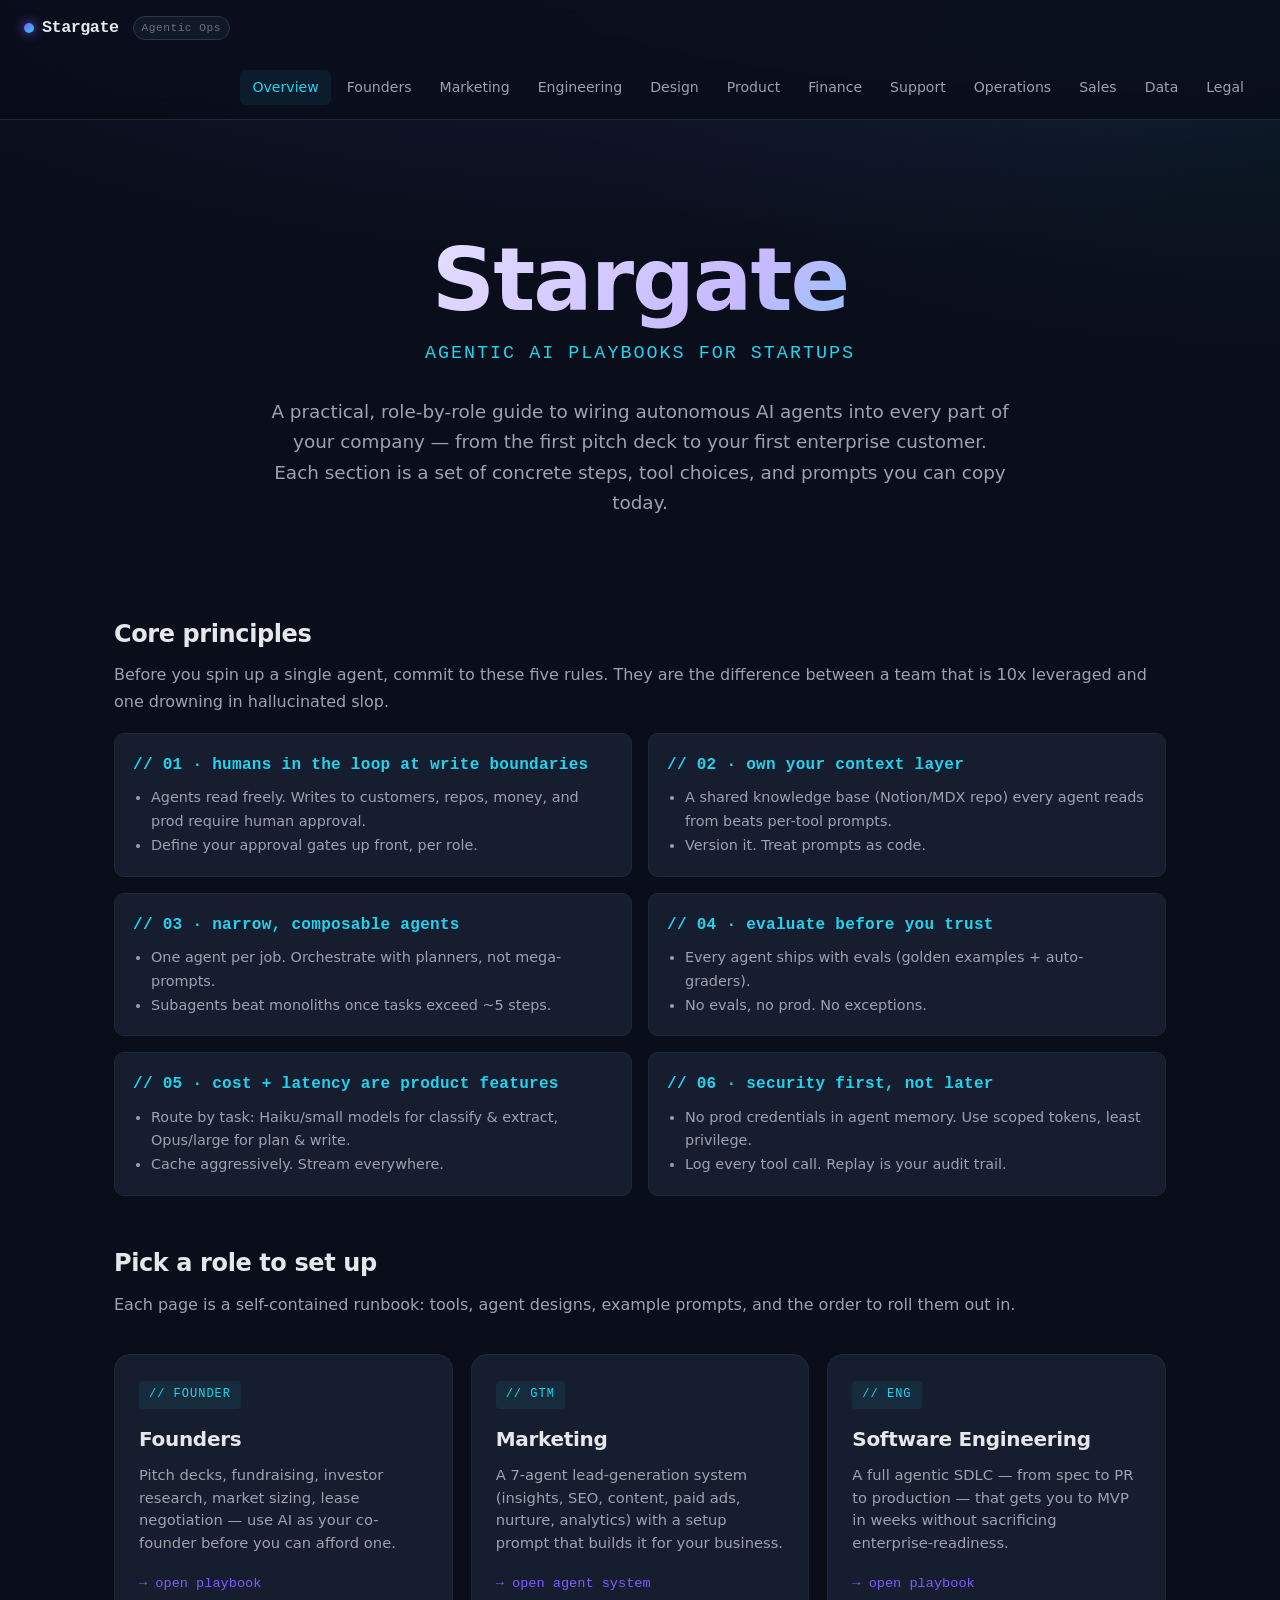
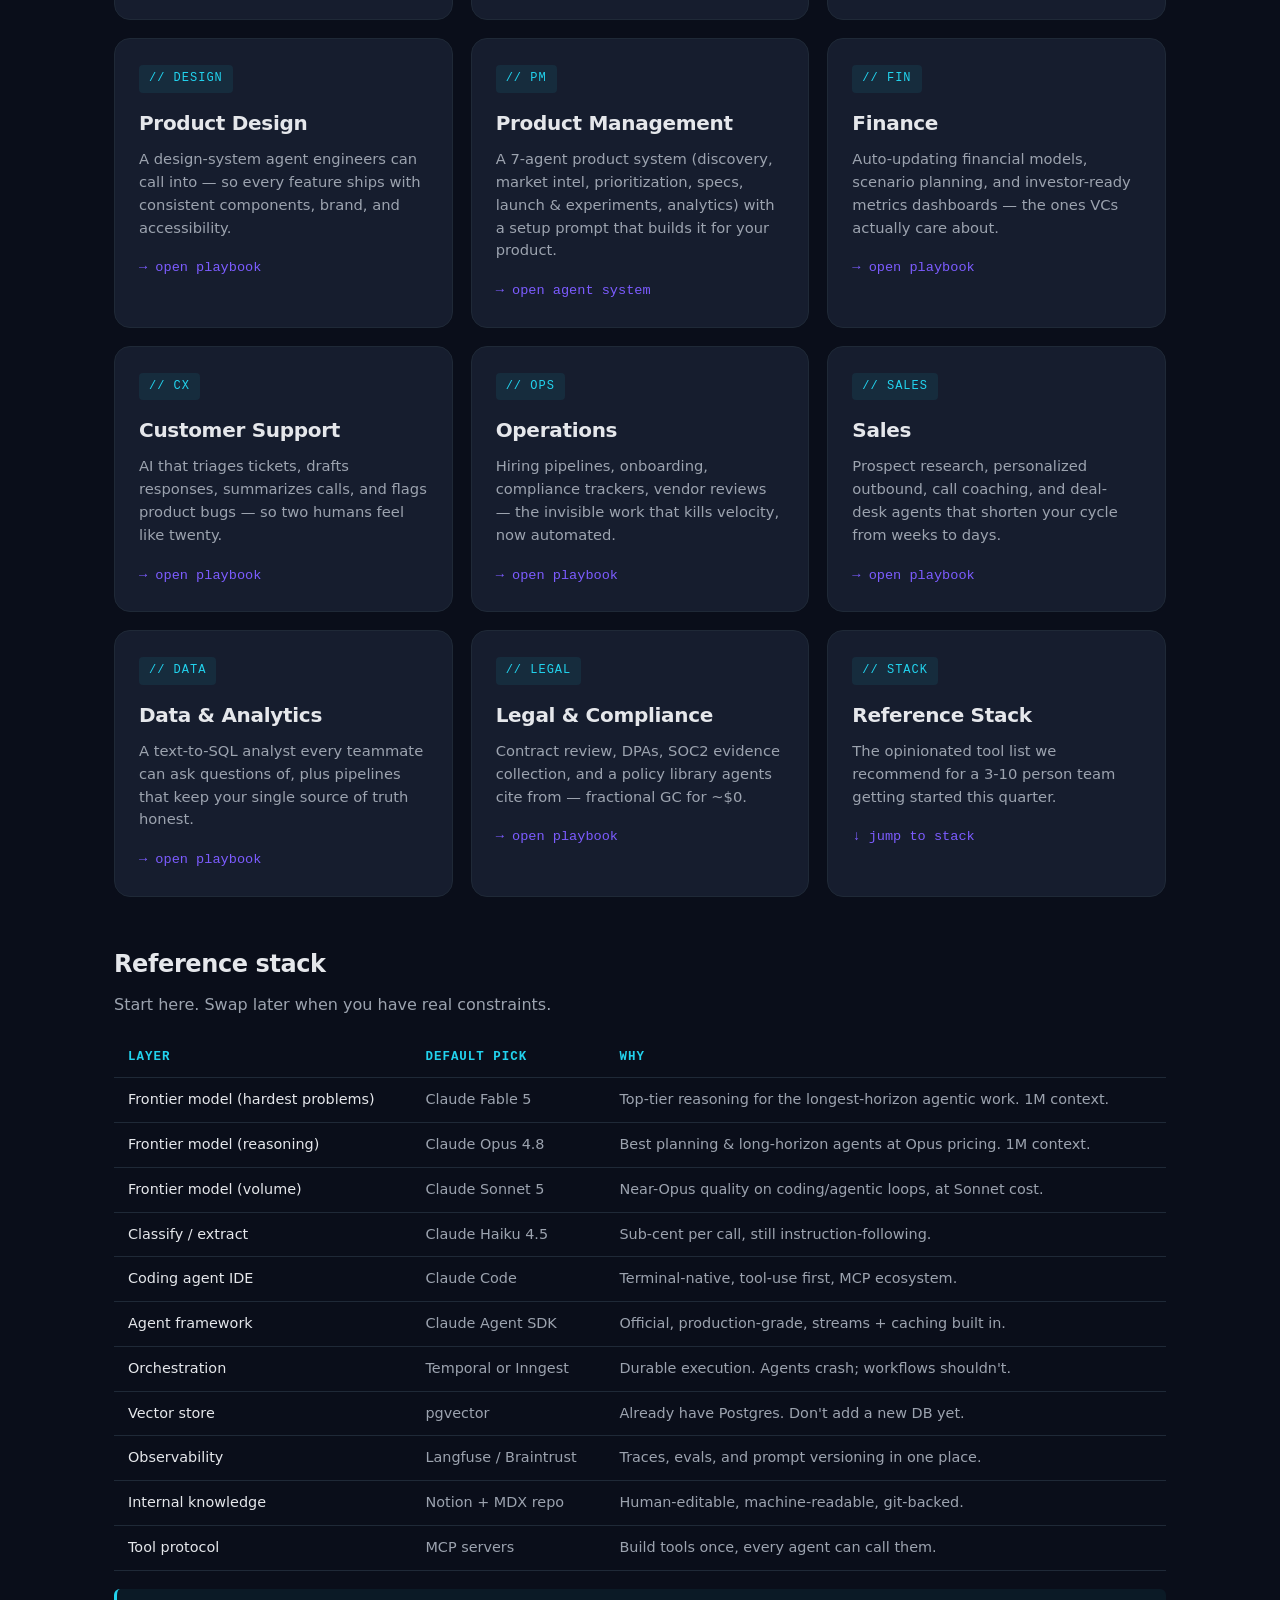
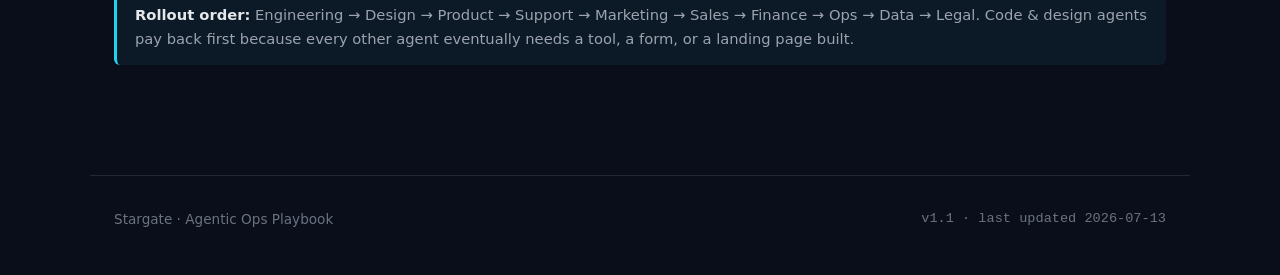
==== commit 12eae9a5: "Turn product page into an agent system with setup prompt Rebuild the product page on the agent-syste" ====
--- a/index.html
+++ b/index.html
@@ -115,8 +115,8 @@
     <a href="product.html" class="role-card">
       <span class="icon">// PM</span>
       <h3>Product Management</h3>
-      <p>Synthesize user interviews, prioritize roadmaps, and generate specs that engineering agents can execute without ambiguity.</p>
-      <div class="arrow">→ open playbook</div>
+      <p>A 7-agent product system (discovery, market intel, prioritization, specs, launch &amp; experiments, analytics) with a setup prompt that builds it for your product.</p>
+      <div class="arrow">→ open agent system</div>
     </a>
     <a href="finance.html" class="role-card">
       <span class="icon">// FIN</span>
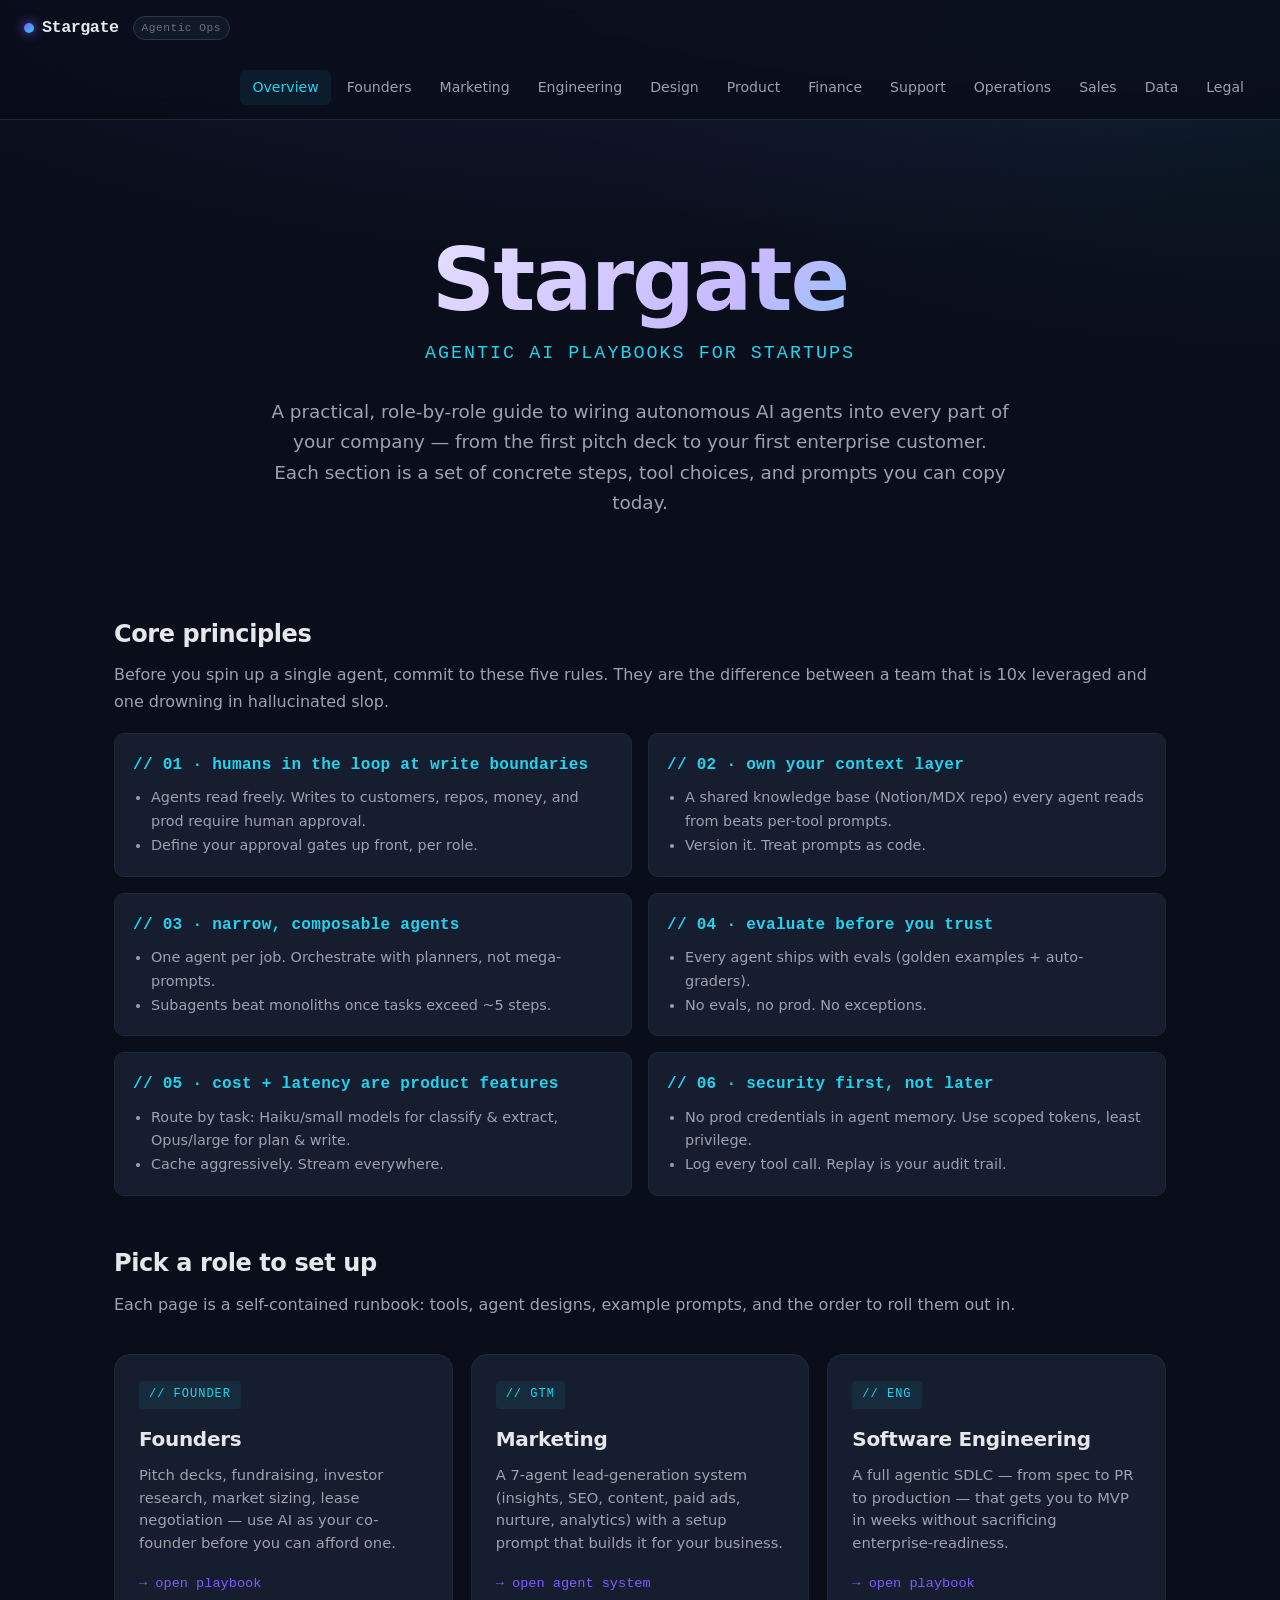
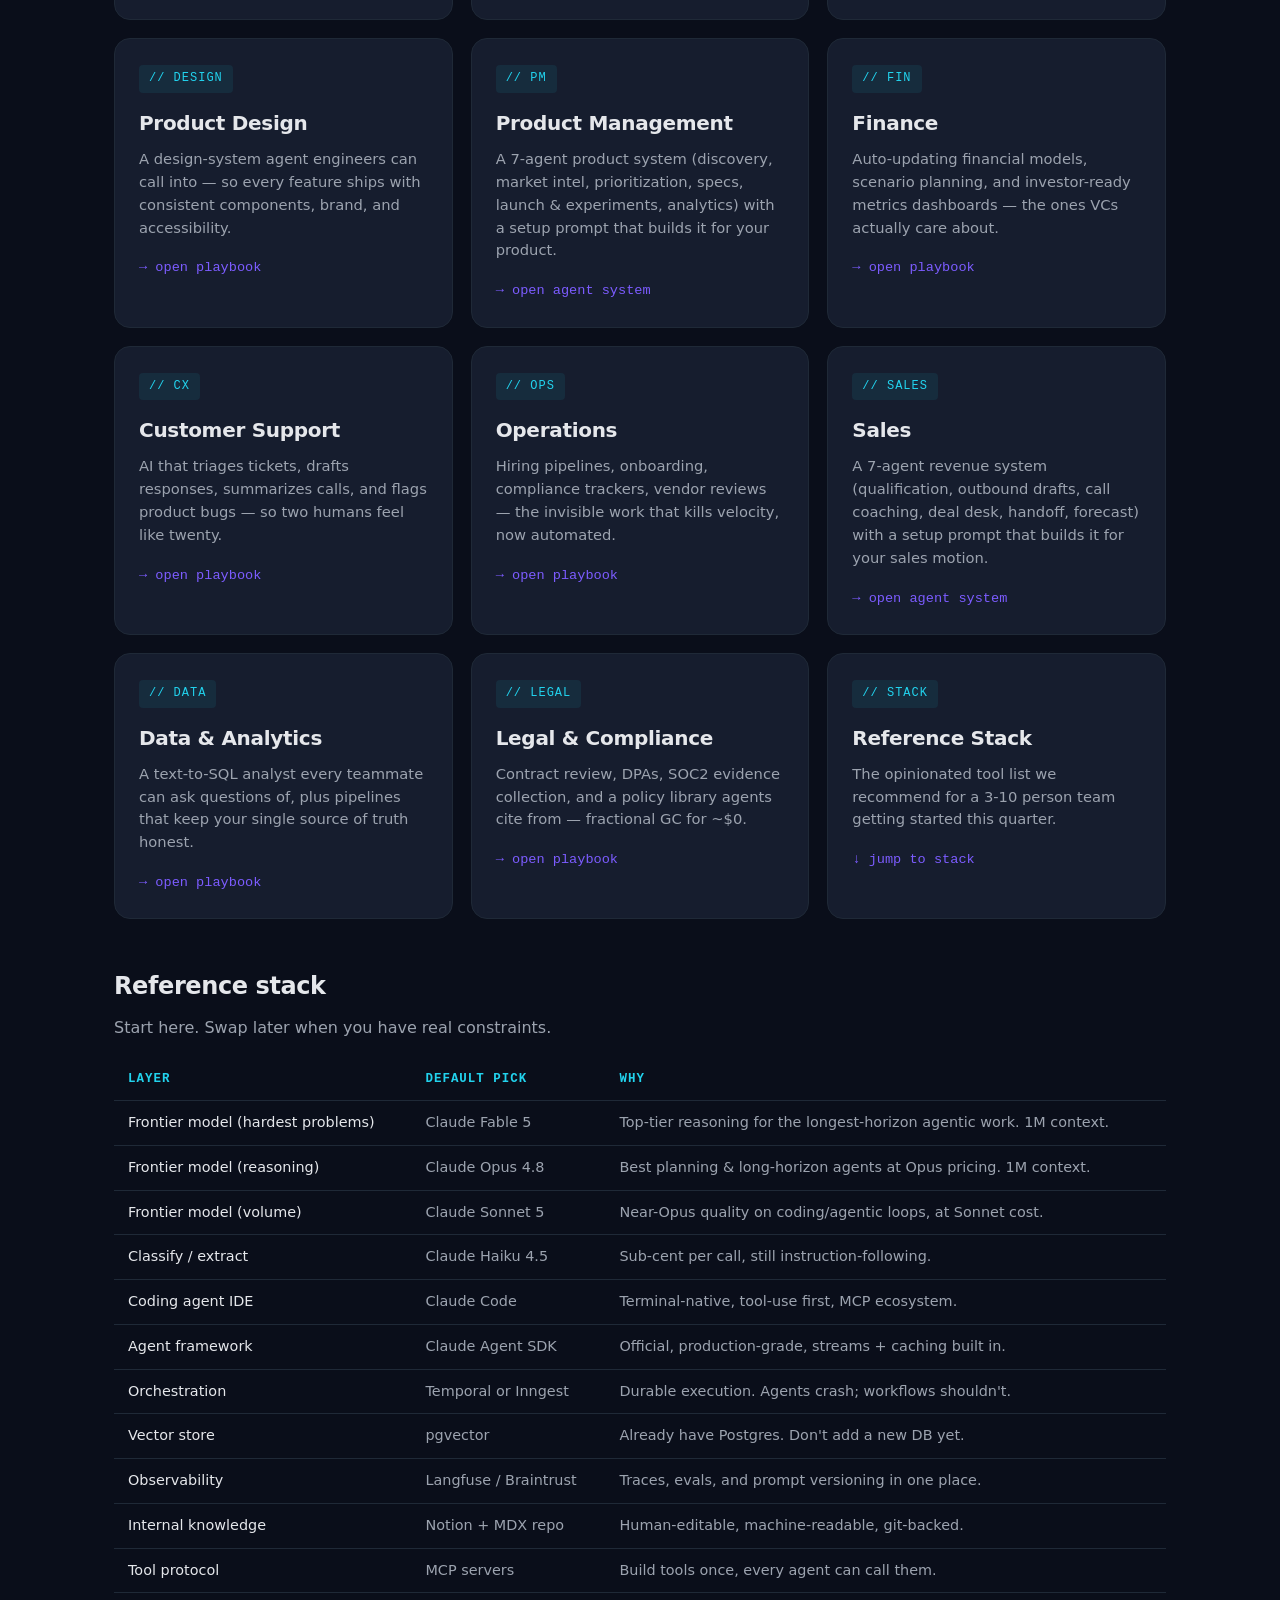
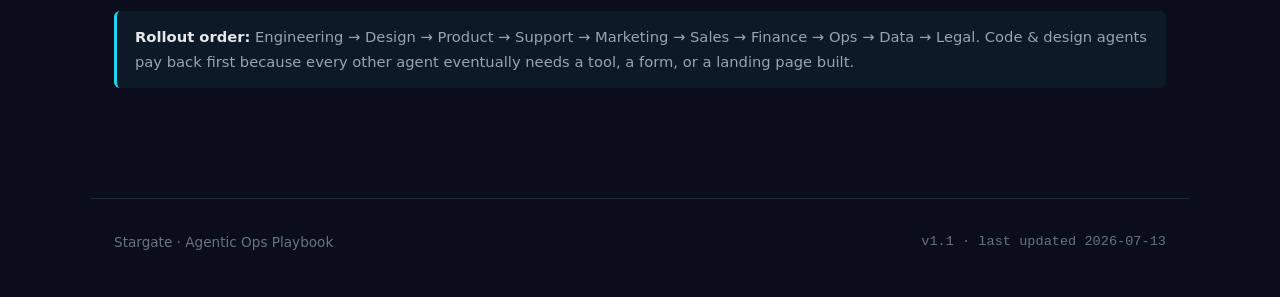
==== commit 12169cab: "Turn sales page into an agent system with setup prompt Rebuild the sales page on the agent-system te" ====
--- a/index.html
+++ b/index.html
@@ -139,8 +139,8 @@
     <a href="sales.html" class="role-card">
       <span class="icon">// SALES</span>
       <h3>Sales</h3>
-      <p>Prospect research, personalized outbound, call coaching, and deal-desk agents that shorten your cycle from weeks to days.</p>
-      <div class="arrow">→ open playbook</div>
+      <p>A 7-agent revenue system (qualification, outbound drafts, call coaching, deal desk, handoff, forecast) with a setup prompt that builds it for your sales motion.</p>
+      <div class="arrow">→ open agent system</div>
     </a>
     <a href="data.html" class="role-card">
       <span class="icon">// DATA</span>
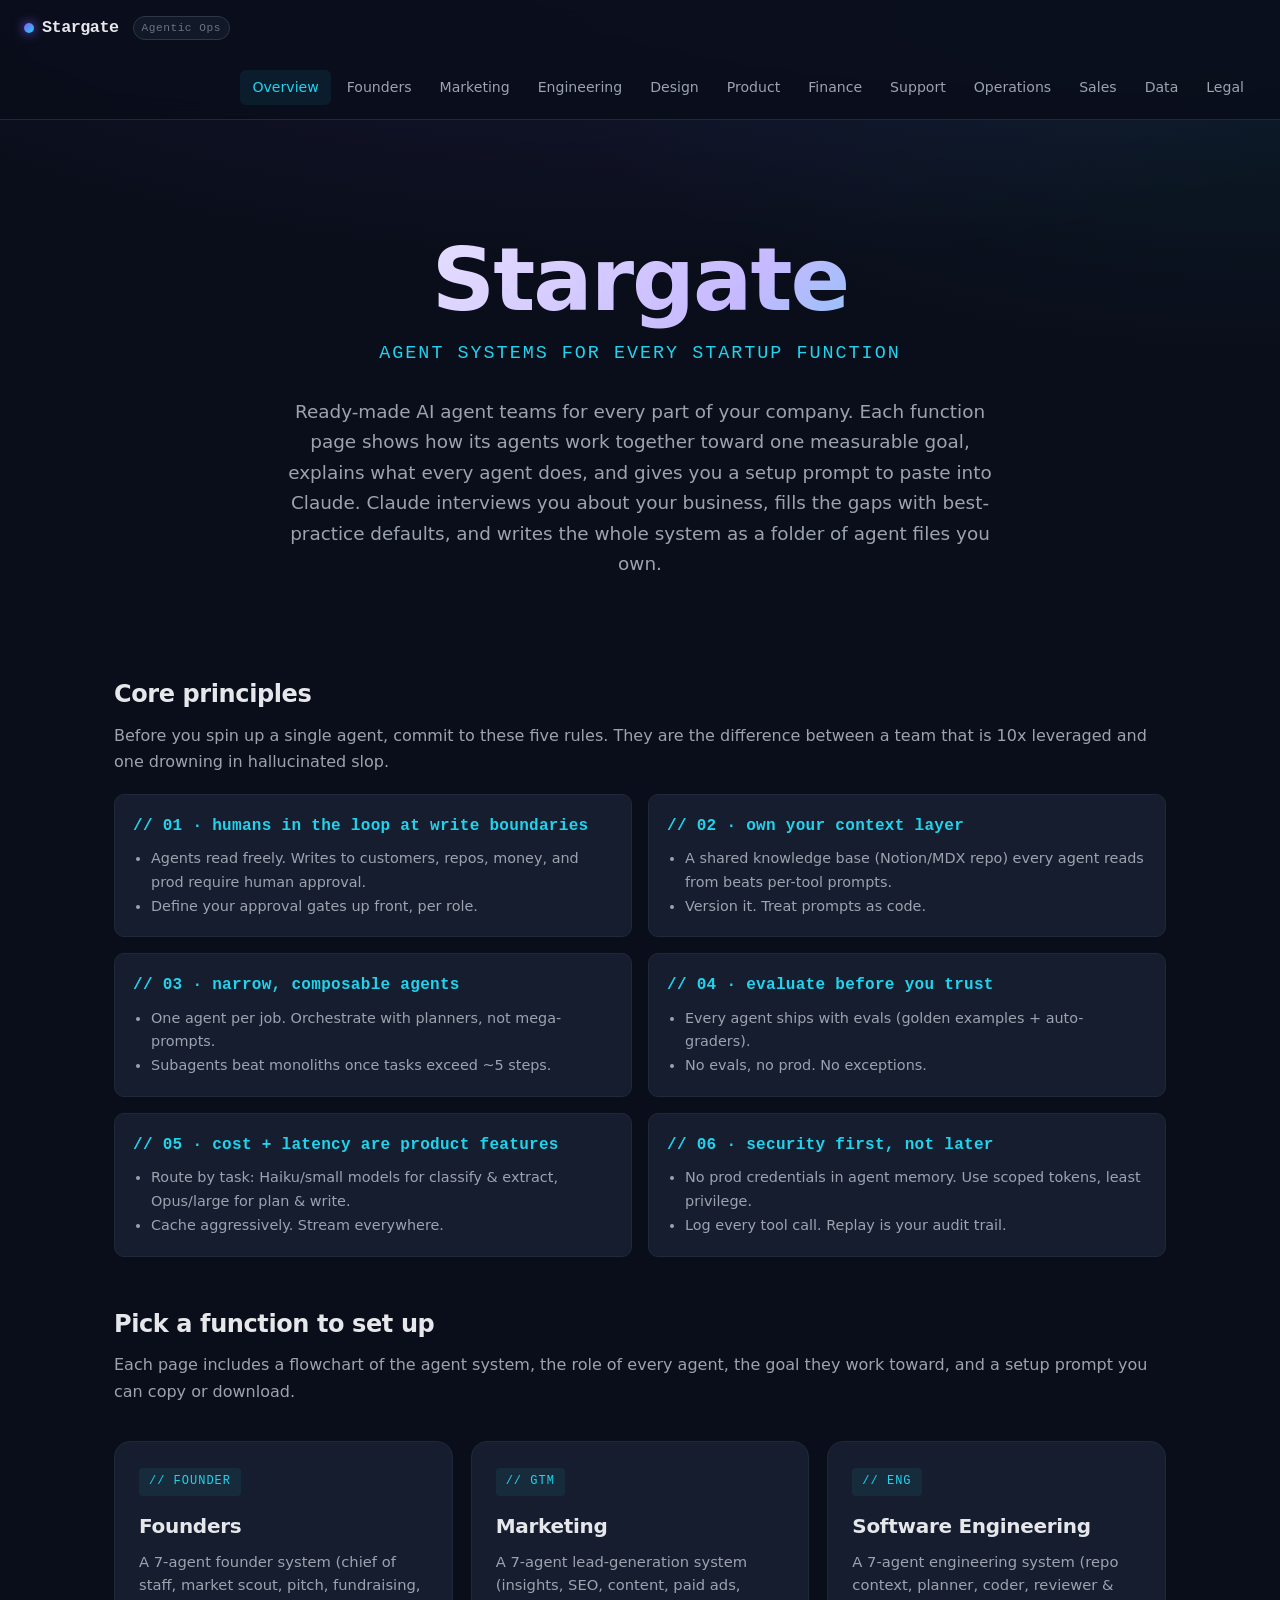
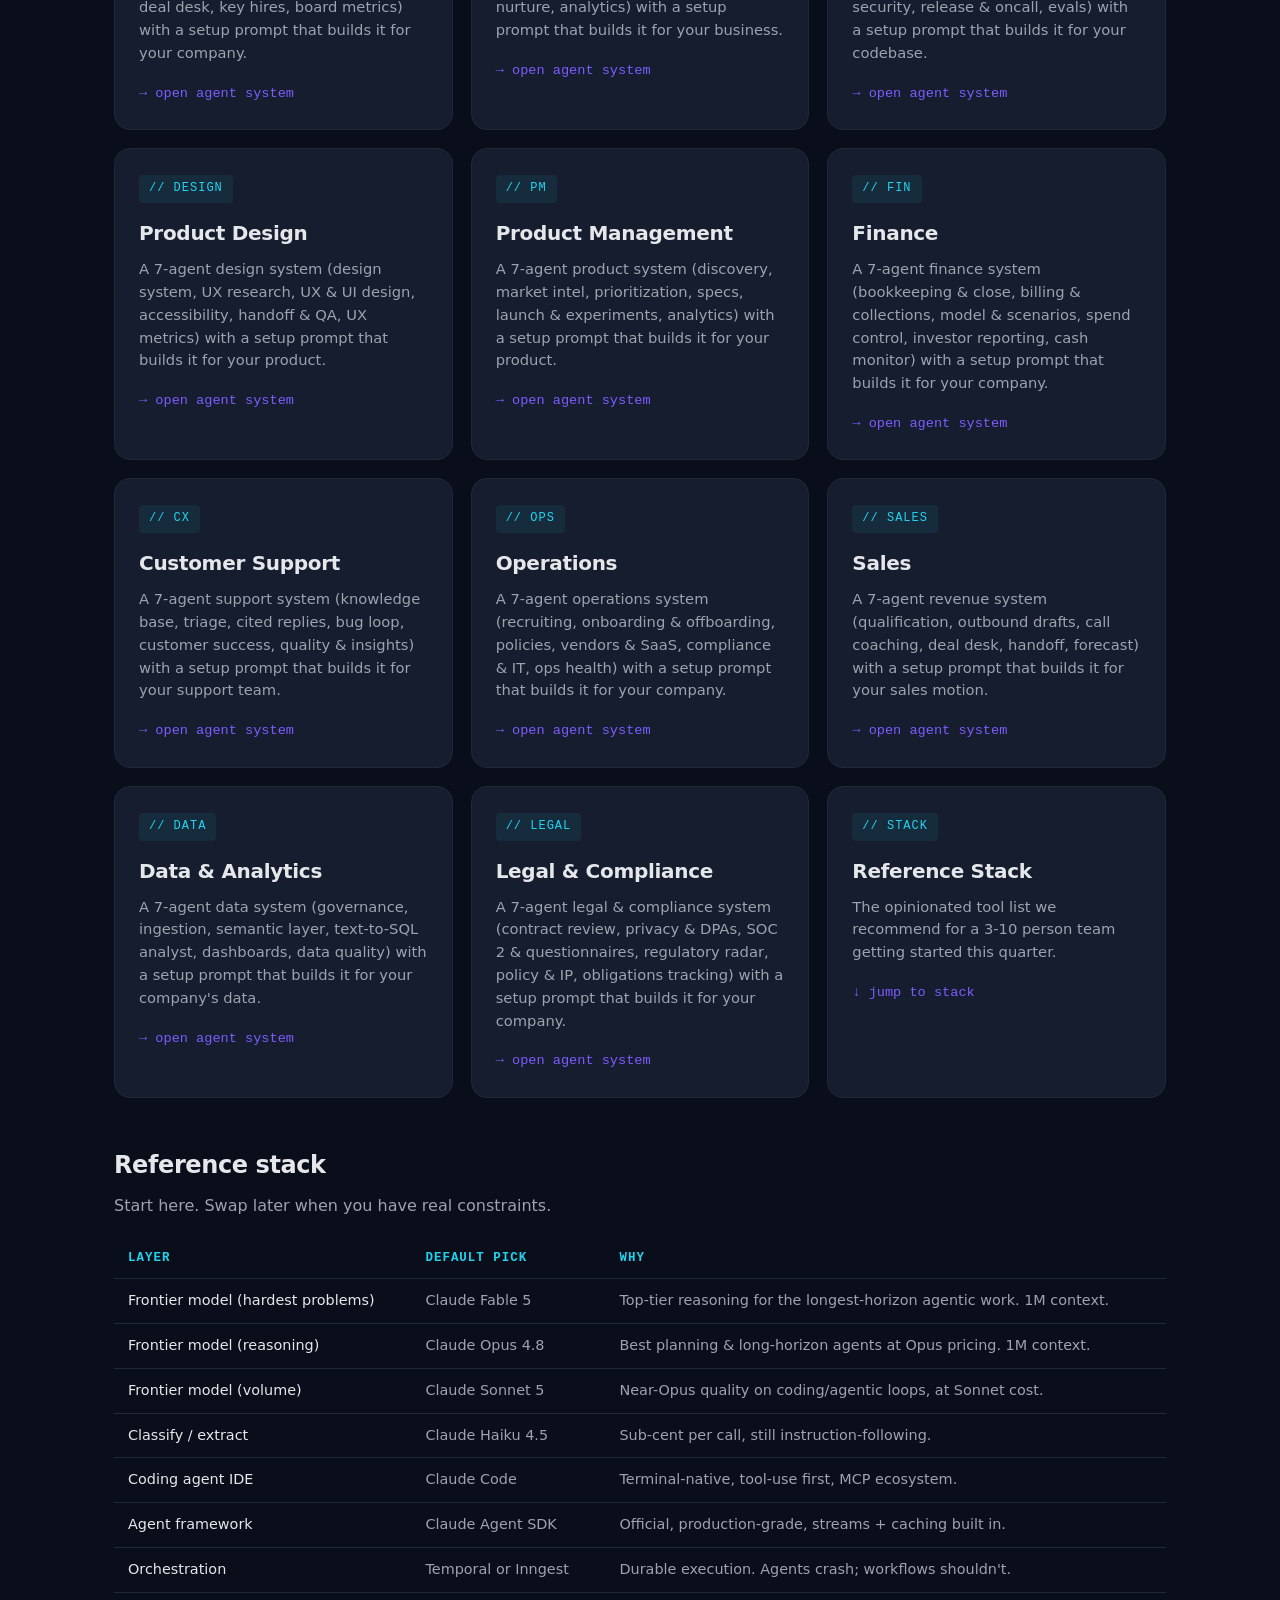
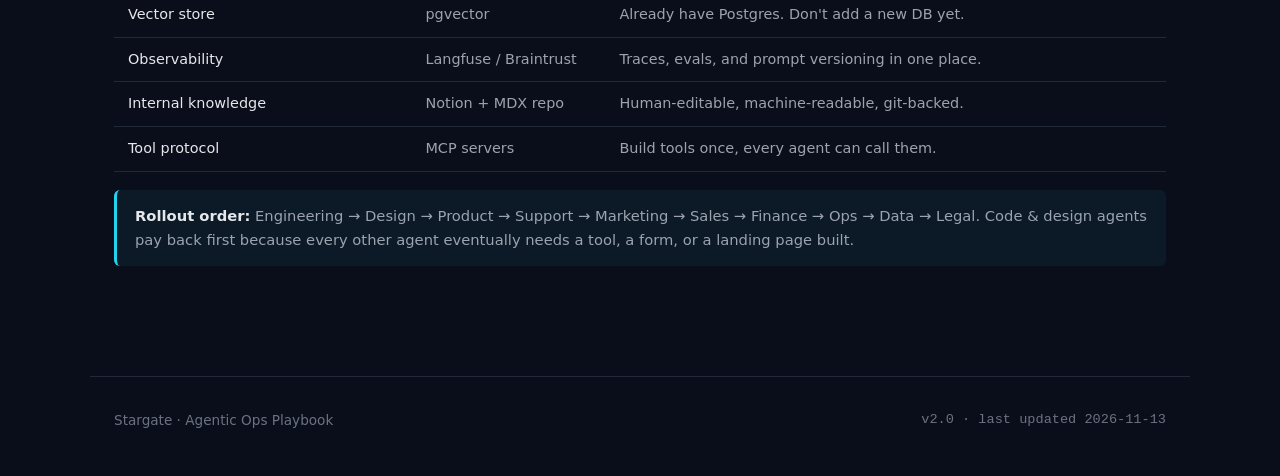
==== commit 78b6e73e: "Convert remaining function pages into agent systems Rebuild Founders, Engineering, Design, Finance, " ====
--- a/index.html
+++ b/index.html
@@ -4,7 +4,7 @@
 <meta charset="utf-8" />
 <meta name="viewport" content="width=device-width,initial-scale=1" />
 <title>Stargate — Agentic AI Playbook for Startups</title>
-<meta name="description" content="A step-by-step playbook for setting up agentic AI across every function of a startup — founders, engineering, design, marketing, finance, support, ops, sales, data, and legal." />
+<meta name="description" content="Ready-made AI agent systems for every startup function (founders, marketing, engineering, design, product, finance, support, ops, sales, data, and legal), each with a flow diagram and a copy-paste Claude setup prompt." />
 <link rel="stylesheet" href="styles.css" />
 </head>
 <body>
@@ -32,8 +32,8 @@
 <main>
   <section class="hero">
     <h1 class="brand-title">Stargate</h1>
-    <p class="tagline">Agentic AI Playbooks for Startups</p>
-    <p class="lede">A practical, role-by-role guide to wiring autonomous AI agents into every part of your company — from the first pitch deck to your first enterprise customer. Each section is a set of concrete steps, tool choices, and prompts you can copy today.</p>
+    <p class="tagline">Agent Systems for Every Startup Function</p>
+    <p class="lede">Ready-made AI agent teams for every part of your company. Each function page shows how its agents work together toward one measurable goal, explains what every agent does, and gives you a setup prompt to paste into Claude. Claude interviews you about your business, fills the gaps with best-practice defaults, and writes the whole system as a folder of agent files you own.</p>
   </section>
 
   <h2 class="section-title">Core principles</h2>
@@ -84,15 +84,15 @@
     </div>
   </div>
 
-  <h2 class="section-title">Pick a role to set up</h2>
-  <p>Each page is a self-contained runbook: tools, agent designs, example prompts, and the order to roll them out in.</p>
+  <h2 class="section-title">Pick a function to set up</h2>
+  <p>Each page includes a flowchart of the agent system, the role of every agent, the goal they work toward, and a setup prompt you can copy or download.</p>
 
   <div class="role-grid">
     <a href="founders.html" class="role-card">
       <span class="icon">// FOUNDER</span>
       <h3>Founders</h3>
-      <p>Pitch decks, fundraising, investor research, market sizing, lease negotiation — use AI as your co-founder before you can afford one.</p>
-      <div class="arrow">→ open playbook</div>
+      <p>A 7-agent founder system (chief of staff, market scout, pitch, fundraising, deal desk, key hires, board metrics) with a setup prompt that builds it for your company.</p>
+      <div class="arrow">→ open agent system</div>
     </a>
     <a href="marketing.html" class="role-card">
       <span class="icon">// GTM</span>
@@ -103,14 +103,14 @@
     <a href="engineering.html" class="role-card">
       <span class="icon">// ENG</span>
       <h3>Software Engineering</h3>
-      <p>A full agentic SDLC — from spec to PR to production — that gets you to MVP in weeks without sacrificing enterprise-readiness.</p>
-      <div class="arrow">→ open playbook</div>
+      <p>A 7-agent engineering system (repo context, planner, coder, reviewer &amp; security, release &amp; oncall, evals) with a setup prompt that builds it for your codebase.</p>
+      <div class="arrow">→ open agent system</div>
     </a>
     <a href="design.html" class="role-card">
       <span class="icon">// DESIGN</span>
       <h3>Product Design</h3>
-      <p>A design-system agent engineers can call into — so every feature ships with consistent components, brand, and accessibility.</p>
-      <div class="arrow">→ open playbook</div>
+      <p>A 7-agent design system (design system, UX research, UX &amp; UI design, accessibility, handoff &amp; QA, UX metrics) with a setup prompt that builds it for your product.</p>
+      <div class="arrow">→ open agent system</div>
     </a>
     <a href="product.html" class="role-card">
       <span class="icon">// PM</span>
@@ -121,20 +121,20 @@
     <a href="finance.html" class="role-card">
       <span class="icon">// FIN</span>
       <h3>Finance</h3>
-      <p>Auto-updating financial models, scenario planning, and investor-ready metrics dashboards — the ones VCs actually care about.</p>
-      <div class="arrow">→ open playbook</div>
+      <p>A 7-agent finance system (bookkeeping &amp; close, billing &amp; collections, model &amp; scenarios, spend control, investor reporting, cash monitor) with a setup prompt that builds it for your company.</p>
+      <div class="arrow">→ open agent system</div>
     </a>
     <a href="support.html" class="role-card">
       <span class="icon">// CX</span>
       <h3>Customer Support</h3>
-      <p>AI that triages tickets, drafts responses, summarizes calls, and flags product bugs — so two humans feel like twenty.</p>
-      <div class="arrow">→ open playbook</div>
+      <p>A 7-agent support system (knowledge base, triage, cited replies, bug loop, customer success, quality &amp; insights) with a setup prompt that builds it for your support team.</p>
+      <div class="arrow">→ open agent system</div>
     </a>
     <a href="operations.html" class="role-card">
       <span class="icon">// OPS</span>
       <h3>Operations</h3>
-      <p>Hiring pipelines, onboarding, compliance trackers, vendor reviews — the invisible work that kills velocity, now automated.</p>
-      <div class="arrow">→ open playbook</div>
+      <p>A 7-agent operations system (recruiting, onboarding &amp; offboarding, policies, vendors &amp; SaaS, compliance &amp; IT, ops health) with a setup prompt that builds it for your company.</p>
+      <div class="arrow">→ open agent system</div>
     </a>
     <a href="sales.html" class="role-card">
       <span class="icon">// SALES</span>
@@ -145,14 +145,14 @@
     <a href="data.html" class="role-card">
       <span class="icon">// DATA</span>
       <h3>Data &amp; Analytics</h3>
-      <p>A text-to-SQL analyst every teammate can ask questions of, plus pipelines that keep your single source of truth honest.</p>
-      <div class="arrow">→ open playbook</div>
+      <p>A 7-agent data system (governance, ingestion, semantic layer, text-to-SQL analyst, dashboards, data quality) with a setup prompt that builds it for your company's data.</p>
+      <div class="arrow">→ open agent system</div>
     </a>
     <a href="legal.html" class="role-card">
       <span class="icon">// LEGAL</span>
       <h3>Legal &amp; Compliance</h3>
-      <p>Contract review, DPAs, SOC2 evidence collection, and a policy library agents cite from — fractional GC for ~$0.</p>
-      <div class="arrow">→ open playbook</div>
+      <p>A 7-agent legal &amp; compliance system (contract review, privacy &amp; DPAs, SOC 2 &amp; questionnaires, regulatory radar, policy &amp; IP, obligations tracking) with a setup prompt that builds it for your company.</p>
+      <div class="arrow">→ open agent system</div>
     </a>
     <a href="#stack" class="role-card">
       <span class="icon">// STACK</span>
@@ -187,7 +187,7 @@
 
 <footer>
   <span>Stargate · Agentic Ops Playbook</span>
-  <span class="mono">v1.1 · last updated 2026-07-13</span>
+  <span class="mono">v2.0 · last updated 2026-11-13</span>
 </footer>
 
 </body>
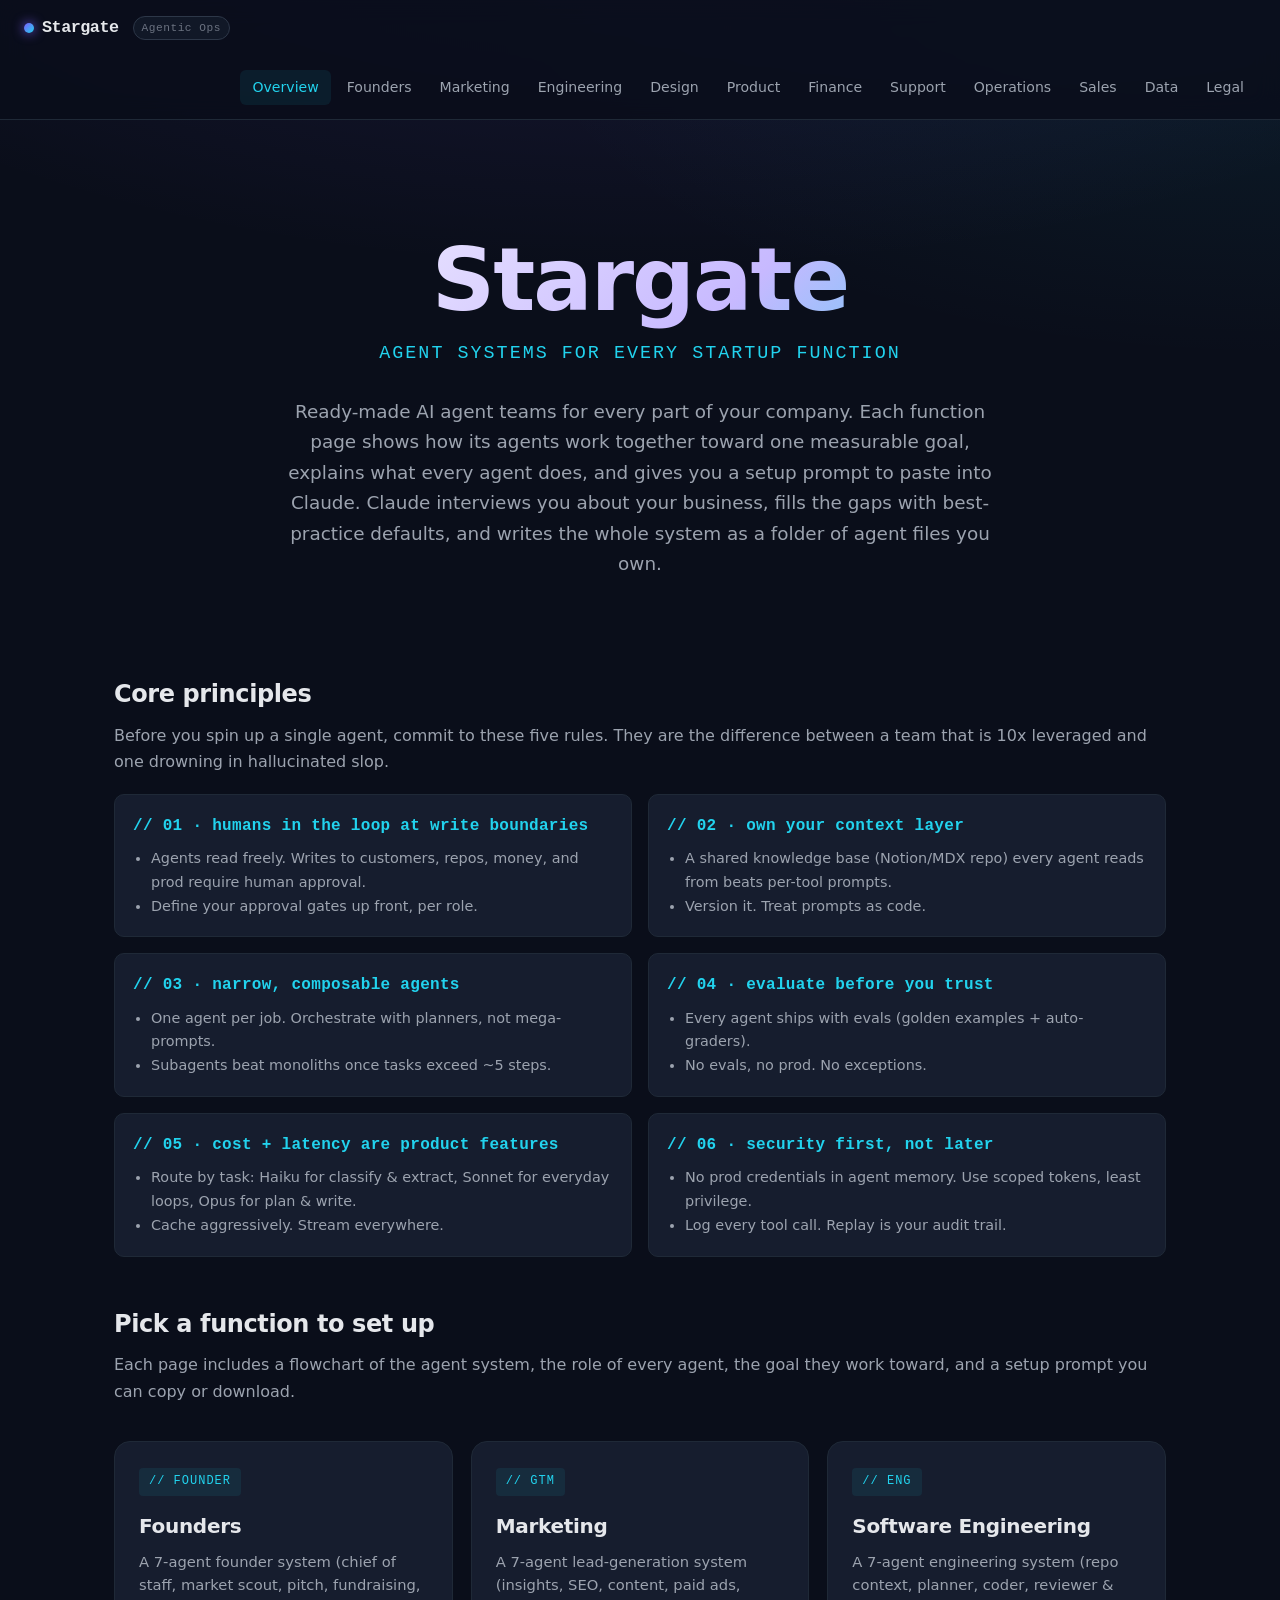
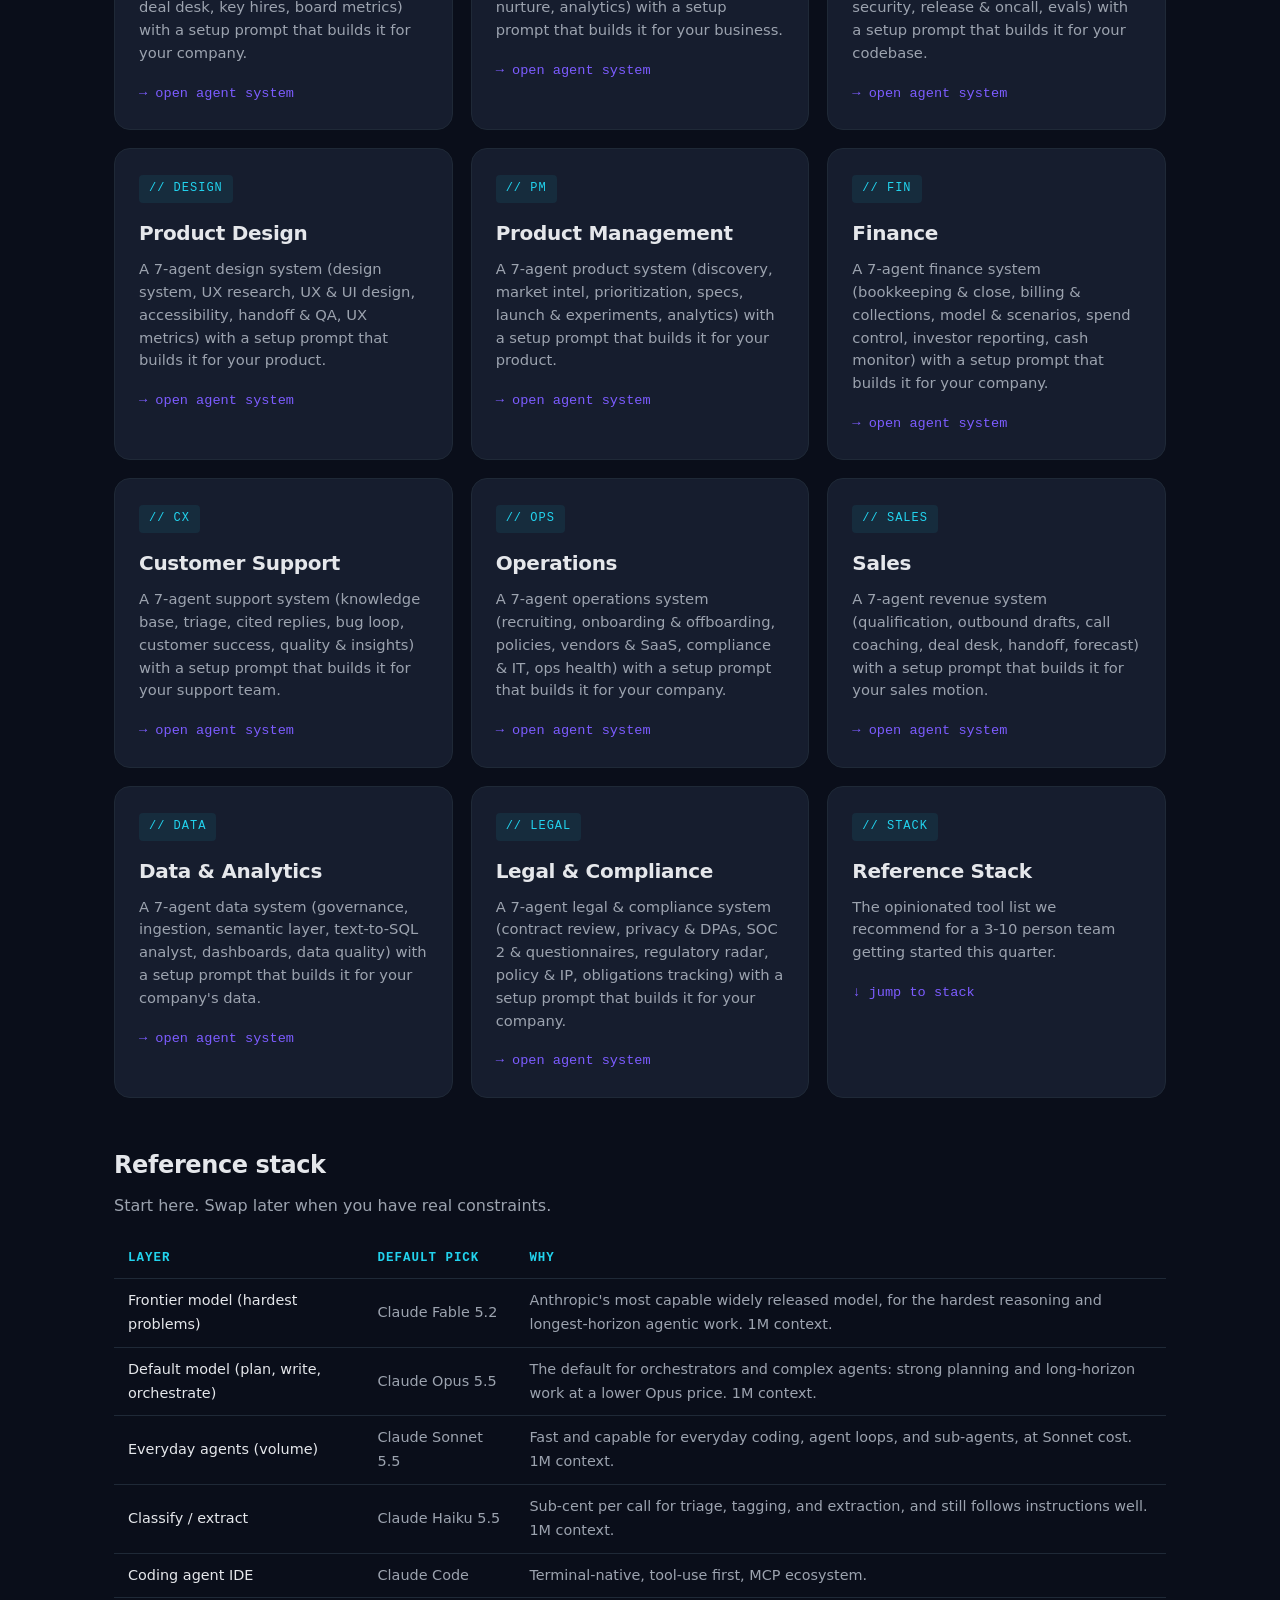
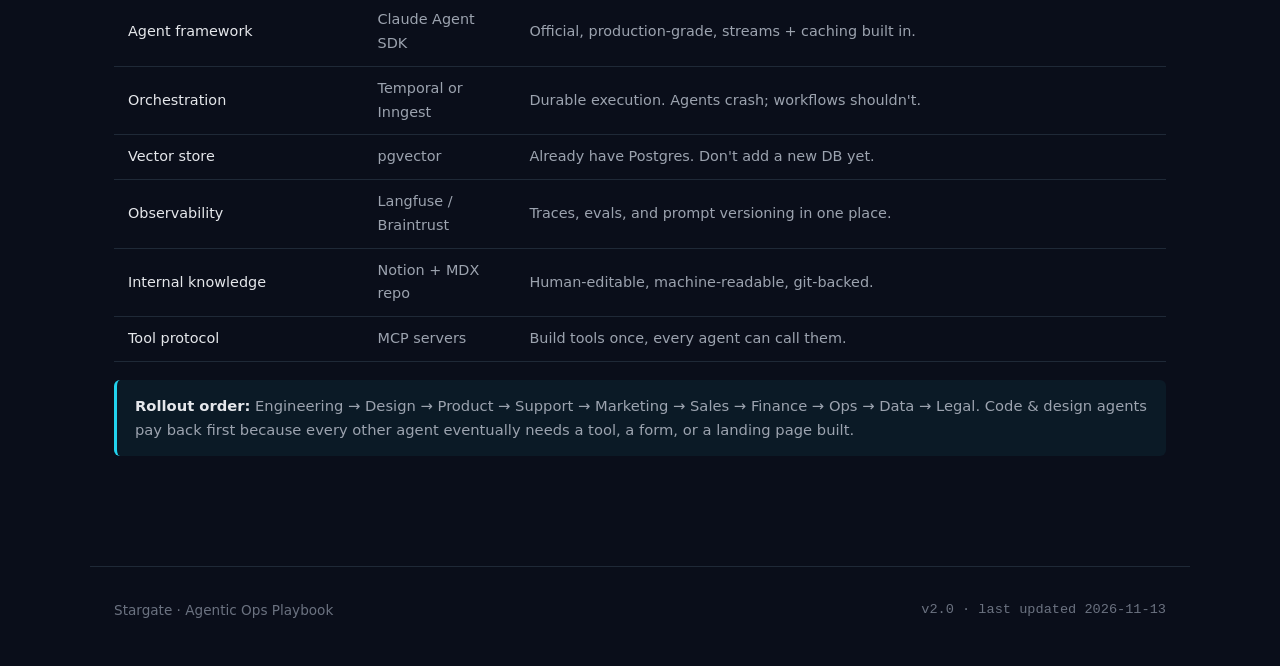
==== commit 6c5998a5: "Refresh home page model stack to current Claude lineup Update the reference stack to Claude Fable 5." ====
--- a/index.html
+++ b/index.html
@@ -71,7 +71,7 @@
     <div class="mini-card">
       <h4>// 05 · cost + latency are product features</h4>
       <ul>
-        <li>Route by task: Haiku/small models for classify & extract, Opus/large for plan & write.</li>
+        <li>Route by task: Haiku for classify &amp; extract, Sonnet for everyday loops, Opus for plan &amp; write.</li>
         <li>Cache aggressively. Stream everywhere.</li>
       </ul>
     </div>
@@ -168,10 +168,10 @@
   <table class="stack-table">
     <thead><tr><th>Layer</th><th>Default Pick</th><th>Why</th></tr></thead>
     <tbody>
-      <tr><td>Frontier model (hardest problems)</td><td>Claude Fable 5</td><td>Top-tier reasoning for the longest-horizon agentic work. 1M context.</td></tr>
-      <tr><td>Frontier model (reasoning)</td><td>Claude Opus 4.8</td><td>Best planning &amp; long-horizon agents at Opus pricing. 1M context.</td></tr>
-      <tr><td>Frontier model (volume)</td><td>Claude Sonnet 5</td><td>Near-Opus quality on coding/agentic loops, at Sonnet cost.</td></tr>
-      <tr><td>Classify / extract</td><td>Claude Haiku 4.5</td><td>Sub-cent per call, still instruction-following.</td></tr>
+      <tr><td>Frontier model (hardest problems)</td><td>Claude Fable 5.2</td><td>Anthropic's most capable widely released model, for the hardest reasoning and longest-horizon agentic work. 1M context.</td></tr>
+      <tr><td>Default model (plan, write, orchestrate)</td><td>Claude Opus 5.5</td><td>The default for orchestrators and complex agents: strong planning and long-horizon work at a lower Opus price. 1M context.</td></tr>
+      <tr><td>Everyday agents (volume)</td><td>Claude Sonnet 5.5</td><td>Fast and capable for everyday coding, agent loops, and sub-agents, at Sonnet cost. 1M context.</td></tr>
+      <tr><td>Classify / extract</td><td>Claude Haiku 5.5</td><td>Sub-cent per call for triage, tagging, and extraction, and still follows instructions well. 1M context.</td></tr>
       <tr><td>Coding agent IDE</td><td>Claude Code</td><td>Terminal-native, tool-use first, MCP ecosystem.</td></tr>
       <tr><td>Agent framework</td><td>Claude Agent SDK</td><td>Official, production-grade, streams + caching built in.</td></tr>
       <tr><td>Orchestration</td><td>Temporal or Inngest</td><td>Durable execution. Agents crash; workflows shouldn't.</td></tr>
